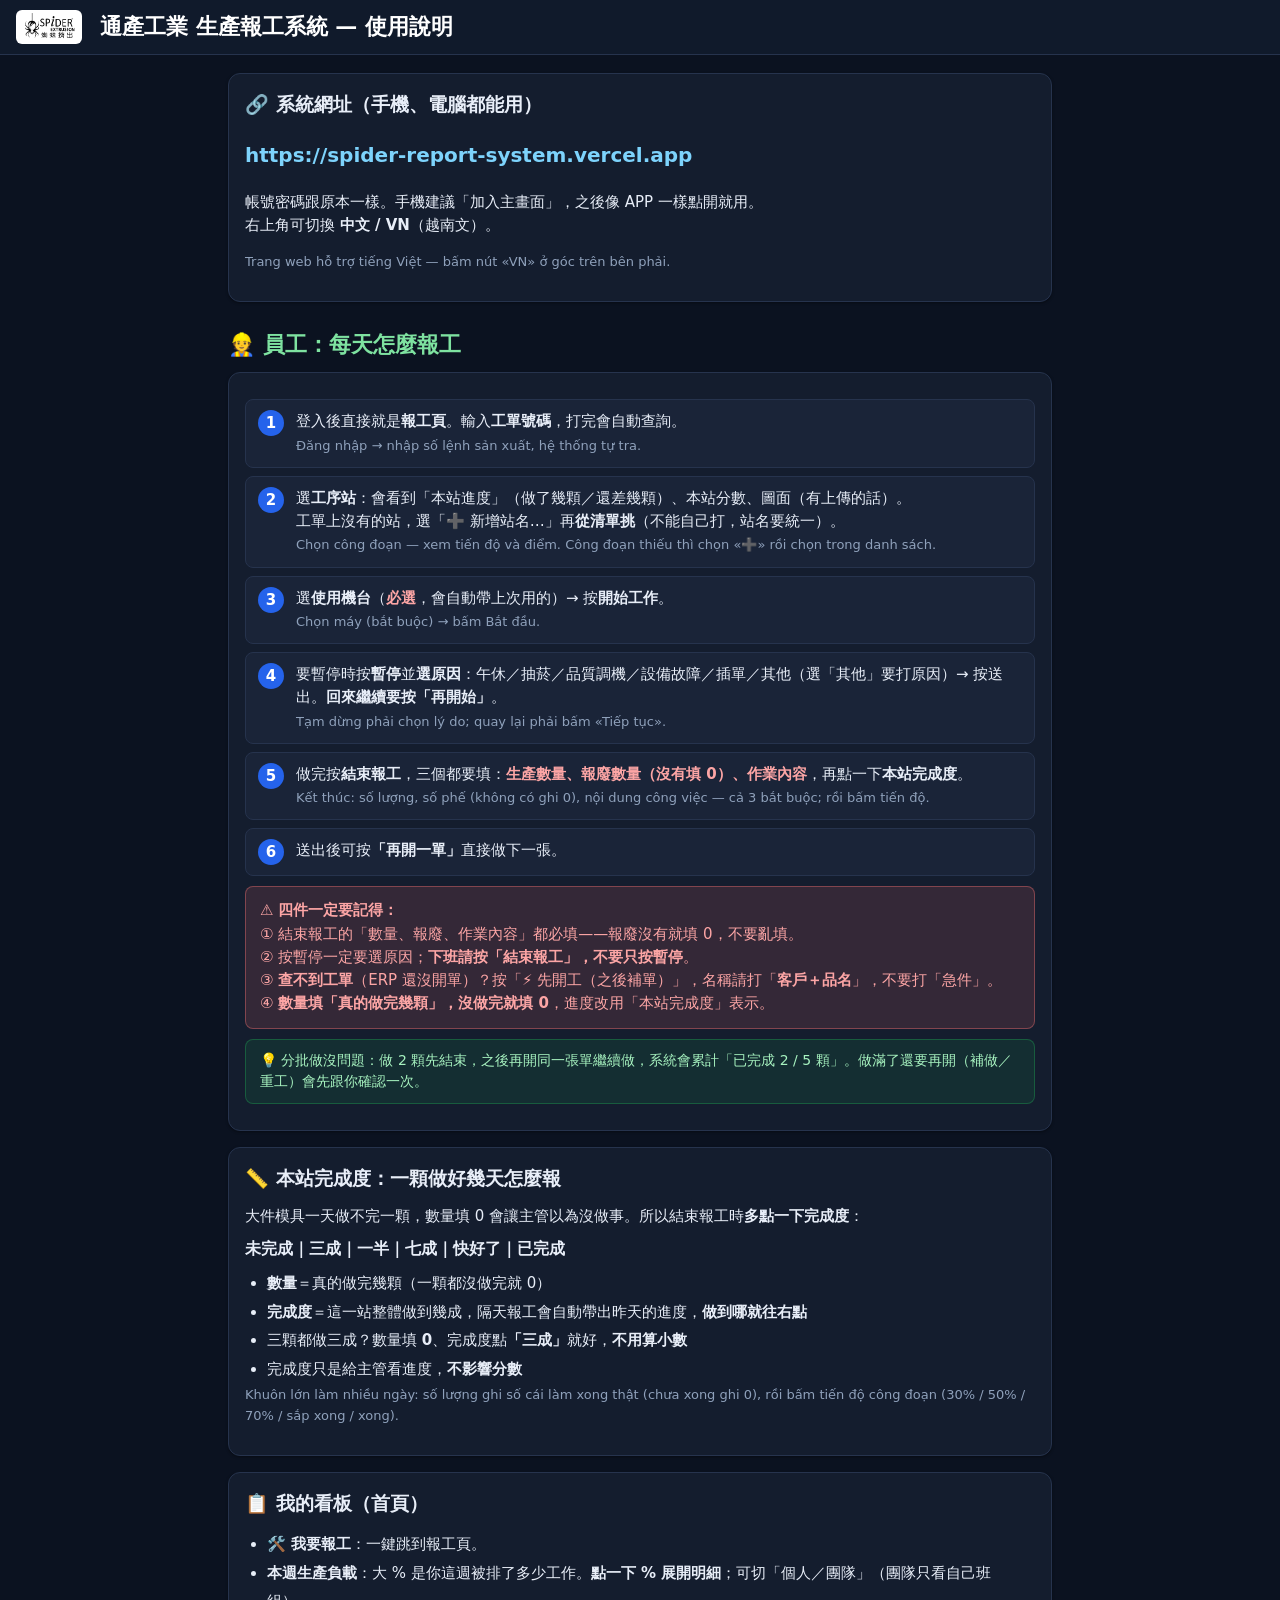
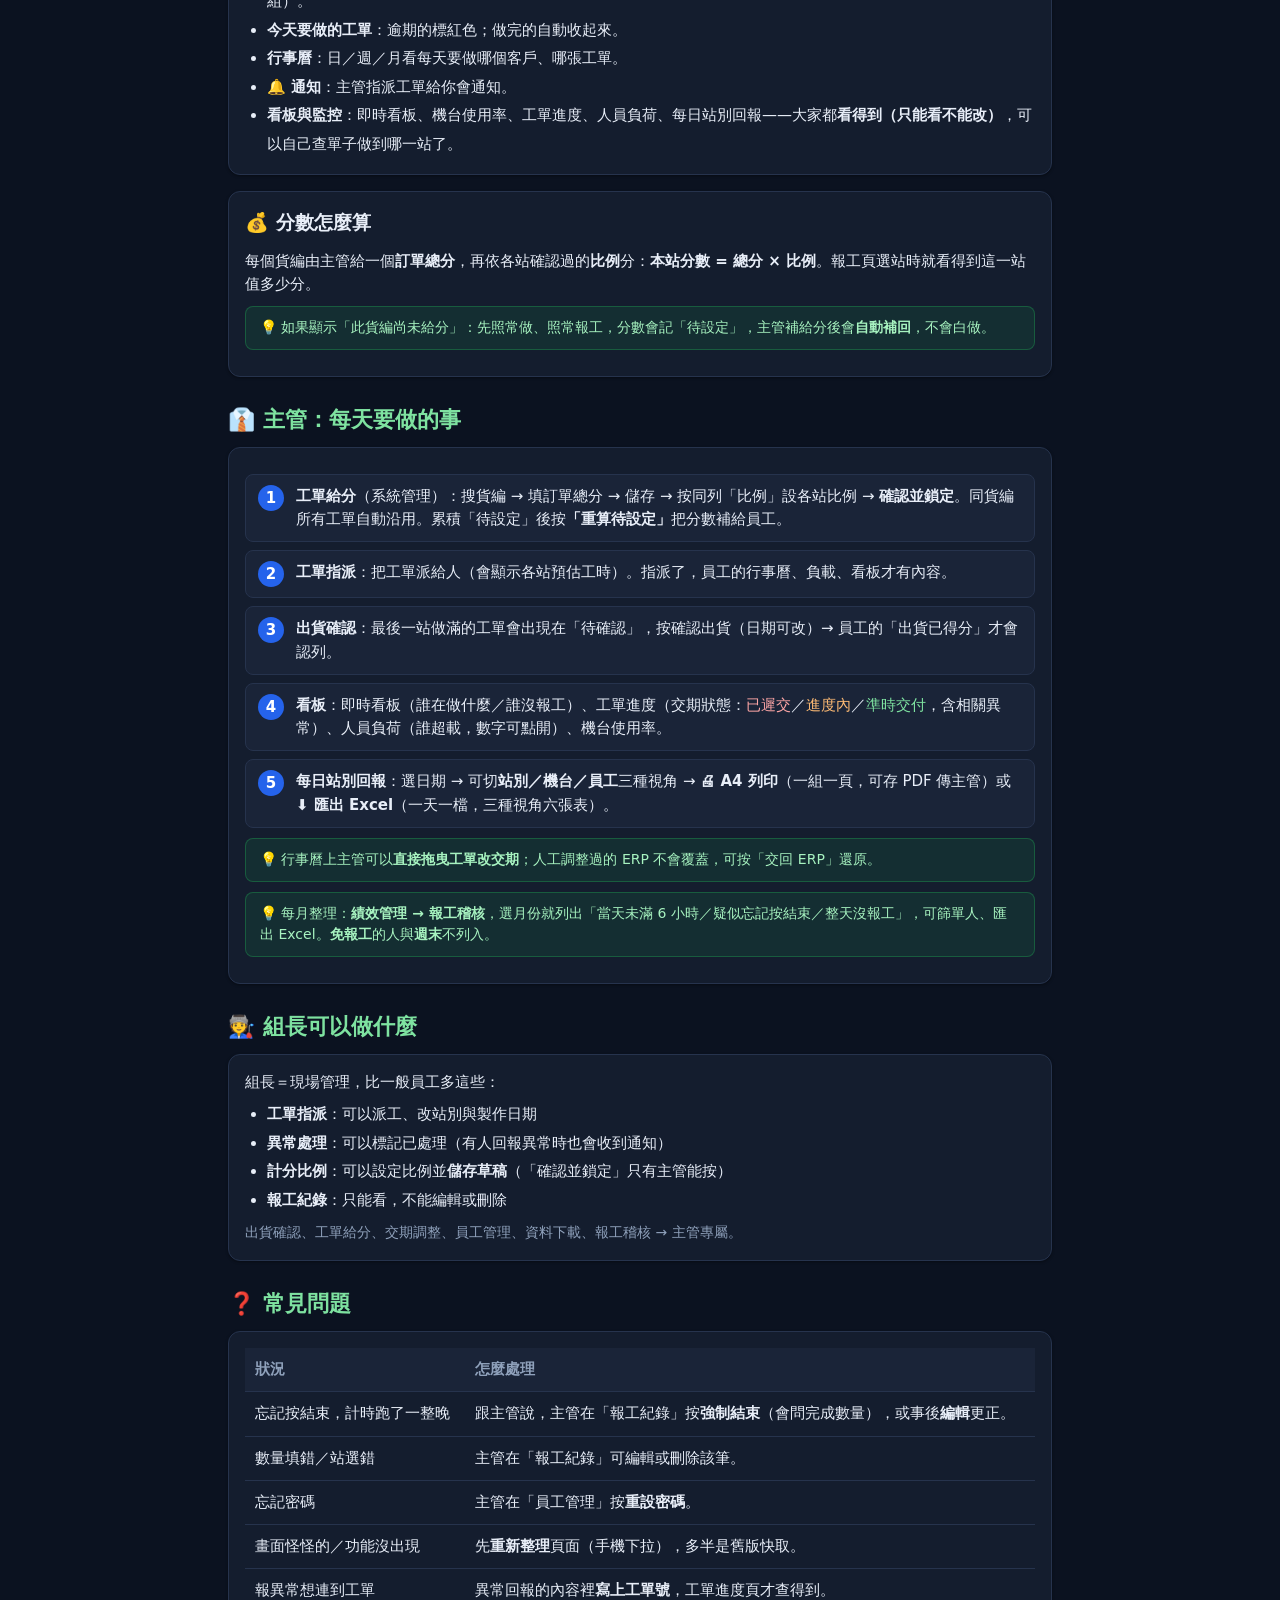
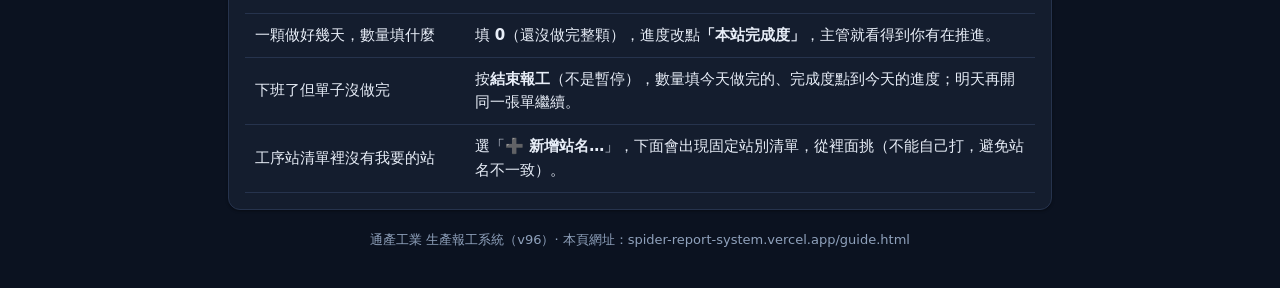
==== guide.html @ 71575b22 "已做滿的站再開工：稍微整修／重工製作／其他三選一 (?v=96) Co-Authored-By: Claude Sonnet 5.5 <noreply@anthropic.com>" ====
<!DOCTYPE html>
<html lang="zh-Hant">
<head>
  <meta charset="UTF-8">
  <meta name="viewport" content="width=device-width, initial-scale=1">
  <title>報工系統 使用說明</title>
  <link rel="stylesheet" href="css/style.css?v=95">
  <style>
    body{padding:0}
    main{max-width:860px;margin:0 auto;padding:18px;display:block}
    h2{font-size:22px;margin:26px 0 10px;color:#7ee2a0}
    .step{display:inline-block;background:var(--primary);color:#fff;border-radius:999px;
      width:26px;height:26px;line-height:26px;text-align:center;font-weight:800;margin-right:8px;flex:none}
    .must{background:rgba(248,113,113,.14);border:1px solid rgba(248,113,113,.4);color:#fca5a5;
      border-radius:8px;padding:12px 14px;font-size:15px;margin:10px 0}
    .tip{background:rgba(34,197,94,.1);border:1px solid rgba(34,197,94,.3);color:#a7f3c0;
      border-radius:8px;padding:10px 14px;font-size:14px;margin:10px 0}
    .flow{display:flex;flex-direction:column;gap:8px;margin:10px 0}
    .flow .f{display:flex;align-items:flex-start;gap:4px;background:var(--card2);
      border:1px solid var(--line);border-radius:8px;padding:10px 12px;font-size:15px}
    .url{font-size:20px;font-weight:800;color:#7dd3fc;word-break:break-all}
    .vn{color:var(--muted);font-size:13px;margin-top:2px}
    @media print{ body{background:#fff;color:#000} .card{border-color:#ccc} }
  </style>
</head>
<body>
<header>
  <img src="logo.png?v=95" class="header-logo" alt="logo">
  <h1>通產工業 生產報工系統 — 使用說明</h1>
</header>

<main>
  <div class="card">
    <h3>🔗 系統網址（手機、電腦都能用）</h3>
    <p class="url">https://spider-report-system.vercel.app</p>
    <p style="font-size:15px">帳號密碼跟原本一樣。手機建議「加入主畫面」，之後像 APP 一樣點開就用。<br>
      右上角可切換 <b>中文 / VN</b>（越南文）。</p>
    <p class="vn">Trang web hỗ trợ tiếng Việt — bấm nút «VN» ở góc trên bên phải.</p>
  </div>

  <h2>👷 員工：每天怎麼報工</h2>
  <div class="card">
    <div class="flow">
      <div class="f"><span class="step">1</span><span>登入後直接就是<b>報工頁</b>。輸入<b>工單號碼</b>，打完會自動查詢。<br>
        <span class="vn">Đăng nhập → nhập số lệnh sản xuất, hệ thống tự tra.</span></span></div>
      <div class="f"><span class="step">2</span><span>選<b>工序站</b>：會看到「本站進度」（做了幾顆／還差幾顆）、本站分數、圖面（有上傳的話）。<br>
        工單上沒有的站，選「➕ 新增站名…」再<b>從清單挑</b>（不能自己打，站名要統一）。<br>
        <span class="vn">Chọn công đoạn — xem tiến độ và điểm. Công đoạn thiếu thì chọn «➕» rồi chọn trong danh sách.</span></span></div>
      <div class="f"><span class="step">3</span><span>選<b>使用機台</b>（<b style="color:#fca5a5">必選</b>，會自動帶上次用的）→ 按<b>開始工作</b>。<br>
        <span class="vn">Chọn máy (bắt buộc) → bấm Bắt đầu.</span></span></div>
      <div class="f"><span class="step">4</span><span>要暫停時按<b>暫停</b>並<b>選原因</b>：午休／抽菸／品質調機／設備故障／插單／其他（選「其他」要打原因）→ 按送出。<b>回來繼續要按「再開始」</b>。<br>
        <span class="vn">Tạm dừng phải chọn lý do; quay lại phải bấm «Tiếp tục».</span></span></div>
      <div class="f"><span class="step">5</span><span>做完按<b>結束報工</b>，三個都要填：<b style="color:#fca5a5">生產數量、報廢數量（沒有填 0）、作業內容</b>，再點一下<b>本站完成度</b>。<br>
        <span class="vn">Kết thúc: số lượng, số phế (không có ghi 0), nội dung công việc — cả 3 bắt buộc; rồi bấm tiến độ.</span></span></div>
      <div class="f"><span class="step">6</span><span>送出後可按<b>「再開一單」</b>直接做下一張。</span></div>
    </div>

    <div class="must">⚠️ <b>四件一定要記得：</b><br>
      ① 結束報工的「數量、報廢、作業內容」都必填——報廢沒有就填 0，不要亂填。<br>
      ② 按暫停一定要選原因；<b>下班請按「結束報工」，不要只按暫停</b>。<br>
      ③ <b>查不到工單</b>（ERP 還沒開單）？按「⚡ 先開工（之後補單）」，名稱請打「<b>客戶＋品名</b>」，不要打「急件」。<br>
      ④ <b>數量填「真的做完幾顆」，沒做完就填 0</b>，進度改用「本站完成度」表示。</div>

    <div class="tip">💡 分批做沒問題：做 2 顆先結束，之後再開同一張單繼續做，系統會累計「已完成 2 / 5 顆」。做滿了還要再開（補做／重工）會先跟你確認一次。</div>
  </div>

  <div class="card">
    <h3>📏 本站完成度：一顆做好幾天怎麼報</h3>
    <p style="font-size:15px;margin:0 0 8px">大件模具一天做不完一顆，數量填 0 會讓主管以為沒做事。所以結束報工時<b>多點一下完成度</b>：</p>
    <p style="font-size:16px;margin:0 0 8px"><b>未完成｜三成｜一半｜七成｜快好了｜已完成</b></p>
    <ul style="font-size:15px;line-height:1.9;margin:0;padding-left:22px">
      <li><b>數量</b>＝真的做完幾顆（一顆都沒做完就 0）</li>
      <li><b>完成度</b>＝這一站整體做到幾成，隔天報工會自動帶出昨天的進度，<b>做到哪就往右點</b></li>
      <li>三顆都做三成？數量填 <b>0</b>、完成度點<b>「三成」</b>就好，<b>不用算小數</b></li>
      <li>完成度只是給主管看進度，<b>不影響分數</b></li>
    </ul>
    <p class="vn">Khuôn lớn làm nhiều ngày: số lượng ghi số cái làm xong thật (chưa xong ghi 0), rồi bấm tiến độ công đoạn (30% / 50% / 70% / sắp xong / xong).</p>
  </div>

  <div class="card">
    <h3>📋 我的看板（首頁）</h3>
    <ul style="font-size:15px;line-height:1.9;margin:0;padding-left:22px">
      <li><b>🛠️ 我要報工</b>：一鍵跳到報工頁。</li>
      <li><b>本週生產負載</b>：大 % 是你這週被排了多少工作。<b>點一下 % 展開明細</b>；可切「個人／團隊」（團隊只看自己班組）。</li>
      <li><b>今天要做的工單</b>：逾期的標紅色；做完的自動收起來。</li>
      <li><b>行事曆</b>：日／週／月看每天要做哪個客戶、哪張工單。</li>
      <li><b>🔔 通知</b>：主管指派工單給你會通知。</li>
      <li><b>看板與監控</b>：即時看板、機台使用率、工單進度、人員負荷、每日站別回報——大家都<b>看得到（只能看不能改）</b>，可以自己查單子做到哪一站了。</li>
    </ul>
  </div>

  <div class="card">
    <h3>💰 分數怎麼算</h3>
    <p style="font-size:15px;margin:0">每個貨編由主管給一個<b>訂單總分</b>，再依各站確認過的<b>比例</b>分：<b>本站分數 = 總分 × 比例</b>。報工頁選站時就看得到這一站值多少分。</p>
    <div class="tip">💡 如果顯示「此貨編尚未給分」：先照常做、照常報工，分數會記「待設定」，主管補給分後會<b>自動補回</b>，不會白做。</div>
  </div>

  <h2>👔 主管：每天要做的事</h2>
  <div class="card">
    <div class="flow">
      <div class="f"><span class="step">1</span><span><b>工單給分</b>（系統管理）：搜貨編 → 填訂單總分 → 儲存 → 按同列「比例」設各站比例 → <b>確認並鎖定</b>。同貨編所有工單自動沿用。累積「待設定」後按<b>「重算待設定」</b>把分數補給員工。</span></div>
      <div class="f"><span class="step">2</span><span><b>工單指派</b>：把工單派給人（會顯示各站預估工時）。指派了，員工的行事曆、負載、看板才有內容。</span></div>
      <div class="f"><span class="step">3</span><span><b>出貨確認</b>：最後一站做滿的工單會出現在「待確認」，按確認出貨（日期可改）→ 員工的「出貨已得分」才會認列。</span></div>
      <div class="f"><span class="step">4</span><span><b>看板</b>：即時看板（誰在做什麼／誰沒報工）、工單進度（交期狀態：<span style="color:#fca5a5">已遲交</span>／<span style="color:#fdba74">進度內</span>／<span style="color:#7ee2a0">準時交付</span>，含相關異常）、人員負荷（誰超載，數字可點開）、機台使用率。</span></div>
      <div class="f"><span class="step">5</span><span><b>每日站別回報</b>：選日期 → 可切<b>站別／機台／員工</b>三種視角 → <b>🖨 A4 列印</b>（一組一頁，可存 PDF 傳主管）或 <b>⬇ 匯出 Excel</b>（一天一檔，三種視角六張表）。</span></div>
    </div>
    <div class="tip">💡 行事曆上主管可以<b>直接拖曳工單改交期</b>；人工調整過的 ERP 不會覆蓋，可按「交回 ERP」還原。</div>
    <div class="tip">💡 每月整理：<b>績效管理 → 報工稽核</b>，選月份就列出「當天未滿 6 小時／疑似忘記按結束／整天沒報工」，可篩單人、匯出 Excel。<b>免報工</b>的人與<b>週末</b>不列入。</div>
  </div>

  <h2>🧑‍🏭 組長可以做什麼</h2>
  <div class="card">
    <p style="font-size:15px;margin:0 0 6px">組長＝現場管理，比一般員工多這些：</p>
    <ul style="font-size:15px;line-height:1.9;margin:0;padding-left:22px">
      <li><b>工單指派</b>：可以派工、改站別與製作日期</li>
      <li><b>異常處理</b>：可以標記已處理（有人回報異常時也會收到通知）</li>
      <li><b>計分比例</b>：可以設定比例並<b>儲存草稿</b>（「確認並鎖定」只有主管能按）</li>
      <li><b>報工紀錄</b>：只能看，不能編輯或刪除</li>
    </ul>
    <p class="muted" style="font-size:14px;margin:8px 0 0">出貨確認、工單給分、交期調整、員工管理、資料下載、報工稽核 → 主管專屬。</p>
  </div>

  <h2>❓ 常見問題</h2>
  <div class="card">
    <table style="font-size:15px">
      <tr><th style="width:220px">狀況</th><th>怎麼處理</th></tr>
      <tr><td>忘記按結束，計時跑了一整晚</td><td>跟主管說，主管在「報工紀錄」按<b>強制結束</b>（會問完成數量），或事後<b>編輯</b>更正。</td></tr>
      <tr><td>數量填錯／站選錯</td><td>主管在「報工紀錄」可編輯或刪除該筆。</td></tr>
      <tr><td>忘記密碼</td><td>主管在「員工管理」按<b>重設密碼</b>。</td></tr>
      <tr><td>畫面怪怪的／功能沒出現</td><td>先<b>重新整理</b>頁面（手機下拉），多半是舊版快取。</td></tr>
      <tr><td>報異常想連到工單</td><td>異常回報的內容裡<b>寫上工單號</b>，工單進度頁才查得到。</td></tr>
      <tr><td>一顆做好幾天，數量填什麼</td><td>填 <b>0</b>（還沒做完整顆），進度改點<b>「本站完成度」</b>，主管就看得到你有在推進。</td></tr>
      <tr><td>下班了但單子沒做完</td><td>按<b>結束報工</b>（不是暫停），數量填今天做完的、完成度點到今天的進度；明天再開同一張單繼續。</td></tr>
      <tr><td>工序站清單裡沒有我要的站</td><td>選「<b>➕ 新增站名…</b>」，下面會出現固定站別清單，從裡面挑（不能自己打，避免站名不一致）。</td></tr>
    </table>
  </div>

  <p class="muted" style="font-size:13px;text-align:center;margin:20px 0">通產工業 生產報工系統（v96）· 本頁網址：spider-report-system.vercel.app/guide.html</p>
</main>
</body>
</html>
---- css/style.css ----
/* ============================================================
   通產工業 報工系統 — 深色主題
   桌機：左側邊欄導覽；手機：上方橫列（現場報工用手機，側邊欄會吃掉寬度）
   ============================================================ */
:root{
  --bg:#0b1220;          /* 頁面底 */
  --surface:#101a2b;     /* 頂列 / 側邊欄 */
  --card:#141d2e;        /* 卡片 */
  --card2:#1a2438;       /* 卡片內的次級區塊 */
  --line:#26334d;        /* 邊框線 */
  --track:#1f2a40;       /* 進度條底槽 */
  --txt:#e8eef8;
  --muted:#8fa1bb;

  --primary:#2563eb; --primary-d:#1d4ed8;      /* 主要按鈕 */
  --go:#22c55e; --go-d:#16a34a;                /* 開始 / 完成 */
  --warn:#fbbf24; --err:#f87171;

  /* 數字卡的重點色（依序套用） */
  --c1:#22d3ee; --c2:#34d399; --c3:#f87171; --c4:#fbbf24; --c5:#a78bfa; --c6:#2dd4bf;

  --radius:12px; --shadow:0 1px 3px rgba(0,0,0,.4);
}
*{box-sizing:border-box}
html,body{margin:0;padding:0}
body{font-family:"Segoe UI","Microsoft JhengHei",system-ui,sans-serif;background:var(--bg);color:var(--txt);font-size:18px;line-height:1.55}
.hide{display:none !important}
.muted{color:var(--muted)}
.r{text-align:right}

/* 頂列 */
header{position:sticky;top:0;z-index:20;background:var(--surface);color:#fff;display:flex;align-items:center;gap:12px;padding:10px 16px;border-bottom:1px solid var(--line)}
/* min-width:0 很重要：沒有它，flex 子項不會縮到比內容窄，
   標題就會被擠成一個字一行 */
header h1{font-size:22px;margin:0;flex:1;min-width:0;font-weight:700;
  white-space:nowrap;overflow:hidden;text-overflow:ellipsis}
.header-logo{height:34px;background:#fff;padding:3px 7px;border-radius:6px;margin-right:6px;flex:none}
.login-logo{display:block;width:78%;max-width:240px;margin:0 auto 18px;background:#fff;padding:8px;border-radius:8px}
.lang-switch button{background:rgba(255,255,255,.09);color:#fff;border:1px solid var(--line);padding:6px 10px;border-radius:8px;cursor:pointer;font-size:14px;margin-left:4px}
.lang-switch button:hover{background:rgba(255,255,255,.18)}
#whoami{font-size:14px;color:var(--muted)}
#btnLogout{background:rgba(255,255,255,.09);color:#fff;border:1px solid var(--line);padding:6px 12px;border-radius:8px;cursor:pointer}
#btnLogout:hover{background:rgba(255,255,255,.18)}

/* 登入 */
.login-wrap{max-width:380px;margin:9vh auto;padding:24px}
.login-card{background:var(--card);border:1px solid var(--line);border-radius:var(--radius);box-shadow:var(--shadow);padding:28px}
.login-card h2{margin:0 0 20px;text-align:center}

/* 容器 */
main{max-width:900px;margin:0 auto;padding:16px}
.card{background:var(--card);border:1px solid var(--line);border-radius:var(--radius);box-shadow:var(--shadow);padding:16px;margin-bottom:16px}
.card h3{margin:0 0 12px;font-size:19px;font-weight:700}

/* 表單 */
label{display:block;font-size:16px;color:var(--muted);margin:10px 0 4px}
input,select,textarea{width:100%;padding:10px 12px;border:1px solid var(--line);border-radius:8px;font-size:16px;background:var(--card2);color:var(--txt)}
input::placeholder,textarea::placeholder{color:#6b7d99}
input:focus,select:focus,textarea:focus{outline:2px solid var(--primary);border-color:var(--primary)}
input:disabled,select:disabled{opacity:.5}
textarea{min-height:120px;resize:vertical;font-family:inherit}
input[type=file]{padding:8px;color:var(--muted)}
input[type=date]::-webkit-calendar-picker-indicator{filter:invert(.7)}

/* 按鈕 */
.btn{display:inline-block;border:0;border-radius:8px;padding:11px 17px;font-size:17px;cursor:pointer;background:var(--card2);color:var(--txt);border:1px solid var(--line)}
.btn:hover{filter:brightness(1.25)}
.btn:disabled{opacity:.45;cursor:not-allowed;filter:none}
.btn.primary{background:var(--primary);color:#fff;border-color:var(--primary)}
.btn.primary:hover{background:var(--primary-d)}
.btn.go{background:var(--go);color:#06240f;border-color:var(--go);font-weight:700}
.btn.go:hover{background:var(--go-d);color:#fff}
.btn.ghost{background:transparent;border:1px solid var(--line);color:var(--txt)}
.btn.danger{background:rgba(248,113,113,.15);color:#fca5a5;border-color:rgba(248,113,113,.35)}
.btn.block{width:100%}
.btn.small{padding:8px 12px;font-size:15px}
.row{display:flex;gap:8px;flex-wrap:wrap}
.row .grow{flex:1;min-width:120px}

/* 主選單：分組側邊欄 */
#nav{background:var(--surface);border:1px solid var(--line);border-radius:var(--radius);padding:10px;margin-bottom:16px;
  display:flex;flex-direction:column;gap:10px}
.nav-group{display:flex;flex-direction:column;gap:3px}
.nav-glabel{display:flex;justify-content:space-between;align-items:center;gap:8px;width:100%;
  border:0;background:transparent;cursor:pointer;text-align:left;
  font-size:15px;color:var(--txt);font-weight:700;letter-spacing:.3px;padding:10px 10px;border-radius:8px}
.nav-glabel:hover{background:rgba(255,255,255,.06)}
.nav-gtext{overflow:hidden;text-overflow:ellipsis;white-space:nowrap}
.nav-caret{flex:none;color:var(--muted);font-size:12px;transition:transform .18s}
.nav-group.open > .nav-glabel{color:#7ee2a0}
.nav-group.open .nav-caret{transform:rotate(90deg);color:#7ee2a0}
.nav-items{display:none;flex-direction:column;gap:3px;padding-left:10px;
  border-left:2px solid var(--line);margin:2px 0 4px 12px}
.nav-group.open .nav-items{display:flex}
.nav-item{border:0;background:transparent;padding:10px 12px;border-radius:8px;cursor:pointer;font-size:16px;
  color:var(--txt);text-align:left;width:100%;white-space:nowrap;overflow:hidden;text-overflow:ellipsis}
.nav-item:hover{background:rgba(255,255,255,.06)}
.nav-item.active{background:rgba(34,197,94,.14);color:#7ee2a0;font-weight:700;box-shadow:inset 3px 0 0 var(--go)}
.nav-sys{border-top:1px solid var(--line);padding-top:10px;margin-top:auto}
.nav-sys .nav-glabel{color:#fcd34d}

/* 桌機：固定左欄，系統管理釘在最下面 */
@media(min-width:900px){
  main{max-width:1320px;display:grid;grid-template-columns:224px minmax(0,1fr);gap:18px;align-items:start;padding:18px}
  #nav{position:sticky;top:74px;margin-bottom:0;min-height:calc(100vh - 96px)}
  .view{min-width:0}
}

/* 手機：側邊欄變成抽屜，由 header 的 ☰ 開關 */
.nav-scrim{display:none}
@media(max-width:899px){
  #nav{position:fixed;top:0;left:0;bottom:0;width:250px;max-width:82vw;z-index:60;border-radius:0;margin:0;
    overflow-y:auto;transform:translateX(-100%);transition:transform .22s ease}
  body.nav-open #nav{transform:translateX(0)}
  .nav-scrim{display:block;position:fixed;inset:0;background:rgba(0,0,0,.55);z-index:55;opacity:0;pointer-events:none;transition:.22s}
  body.nav-open .nav-scrim{opacity:1;pointer-events:auto}
  .nav-item{padding:12px 12px;font-size:17px}
}
@media(min-width:900px){ .menu-btn{display:none !important} }

/* header 按鈕 */
.hdr-btn{background:rgba(255,255,255,.09);color:#fff;border:1px solid var(--line);padding:6px 12px;border-radius:8px;cursor:pointer;font-size:15px}
.hdr-btn:hover{background:rgba(255,255,255,.18)}
.menu-btn{font-size:20px;line-height:1;padding:4px 10px}

/* 通知 */
.bell-wrap{position:relative;display:inline-flex}
#btnBell{position:relative;font-size:18px;padding:5px 10px}
.bell-dot{position:absolute;top:-6px;right:-6px;background:var(--err);color:#fff;font-size:11px;font-weight:800;
  min-width:18px;height:18px;border-radius:999px;display:flex;align-items:center;justify-content:center;padding:0 4px}
.notify-panel{position:absolute;right:0;top:calc(100% + 10px);width:330px;max-width:88vw;background:var(--card);
  border:1px solid var(--line);border-radius:10px;box-shadow:0 8px 24px rgba(0,0,0,.5);z-index:80;overflow:hidden}
.notify-head{display:flex;justify-content:space-between;align-items:center;gap:8px;padding:10px 12px;border-bottom:1px solid var(--line);background:var(--card2)}
.notify-list{max-height:64vh;overflow-y:auto}
.nt-item{display:flex;gap:10px;width:100%;text-align:left;background:transparent;border:0;border-bottom:1px solid var(--line);
  padding:11px 12px;cursor:pointer;color:var(--txt)}
.nt-item:hover{background:rgba(255,255,255,.05)}
.nt-item.unread{background:rgba(37,99,235,.13)}
.nt-icon{flex:none;font-size:18px}
.nt-body{display:flex;flex-direction:column;gap:2px;min-width:0}
.nt-title{font-size:15px;font-weight:700}
.nt-sub{font-size:13px;color:var(--muted);overflow:hidden;text-overflow:ellipsis;white-space:nowrap}
.nt-time{font-size:12px;color:var(--muted)}

/* 手機：通知面板改成固定在頁首下方、吃滿寬度——
   釘在鈴鐺下往左展開會超出螢幕、文字被切掉 */
@media(max-width:640px){
  .notify-panel{position:fixed;left:10px;right:10px;top:54px;width:auto;max-width:none}
  .nt-sub{white-space:normal}
}
/* 主選單接手後，管理頁自己的左側 tab 就不需要了 */
#adminTabs{display:none}
.admin-layout{display:block}

/* 工單資訊 */
.wo-info{display:grid;grid-template-columns:auto 1fr;gap:6px 14px;margin:12px 0;font-size:15px}
.wo-info .k{color:var(--muted)}
.wo-head{background:var(--card2);border:1px solid var(--line);border-radius:8px;padding:10px 12px;margin-bottom:8px}

/* 進行中卡片 */
.job-card{border:1px solid var(--line);border-left:4px solid var(--go);border-radius:10px;padding:12px;margin-bottom:10px;background:var(--card2)}
.job-card.paused{border-left-color:var(--warn);background:rgba(251,191,36,.07)}
.job-card.over{border-left-color:var(--err)}
.job-card.flash{animation:cardflash 1.6s ease-out}
@keyframes cardflash{0%{background:rgba(34,197,94,.25)}100%{background:var(--card2)}}
.job-head{display:flex;justify-content:space-between;align-items:center;gap:8px;flex-wrap:wrap}
.job-sub{color:var(--muted);font-size:14px;margin:2px 0}
.job-timer{font-variant-numeric:tabular-nums;font-size:26px;font-weight:800;color:var(--go);margin:6px 0;letter-spacing:1px}
.job-card.paused .job-timer{color:var(--warn)}
.job-btns{display:flex;gap:8px;margin-top:8px;flex-wrap:wrap}

/* 徽章 */
.badge{font-size:12px;padding:3px 9px;border-radius:999px;white-space:nowrap;font-weight:700}
.badge.go{background:rgba(34,197,94,.16);color:#7ee2a0;border:1px solid rgba(34,197,94,.35)}
.badge.warn{background:rgba(251,191,36,.16);color:#fcd34d;border:1px solid rgba(251,191,36,.35)}
.badge.err{background:rgba(248,113,113,.16);color:#fca5a5;border:1px solid rgba(248,113,113,.35)}
.badge.mute{background:rgba(143,161,187,.14);color:var(--muted);border:1px solid var(--line)}

/* 數字卡：頂端一條重點色 */
.stat-row{display:flex;gap:12px;flex-wrap:wrap}
.stat{flex:1;min-width:130px;background:var(--card);border:1px solid var(--line);border-radius:var(--radius);padding:18px 16px;text-align:center;position:relative;overflow:hidden}
.stat::before{content:"";position:absolute;left:0;right:0;top:0;height:3px;background:var(--c1)}
.stat .num{font-size:32px;font-weight:800;color:var(--c1);line-height:1.2}
.stat .lbl{color:var(--muted);font-size:14px;margin-top:2px}
.stat-row .stat:nth-child(2)::before{background:var(--c2)} .stat-row .stat:nth-child(2) .num{color:var(--c2)}
.stat-row .stat:nth-child(3)::before{background:var(--c3)} .stat-row .stat:nth-child(3) .num{color:var(--c3)}
.stat-row .stat:nth-child(4)::before{background:var(--c4)} .stat-row .stat:nth-child(4) .num{color:var(--c4)}
.stat-row .stat:nth-child(5)::before{background:var(--c5)} .stat-row .stat:nth-child(5) .num{color:var(--c5)}
.stat-row .stat:nth-child(6)::before{background:var(--c6)} .stat-row .stat:nth-child(6) .num{color:var(--c6)}

/* 進度條 */
.bar{height:12px;background:var(--track);border-radius:999px;overflow:hidden}
.bar > div{height:100%;transition:width .4s}

/* 表格 */
table{width:100%;border-collapse:collapse;font-size:16px}
th,td{padding:10px;border-bottom:1px solid var(--line);text-align:left}
th{color:var(--muted);font-weight:600;background:var(--card2);white-space:nowrap}
tbody tr:hover td{background:rgba(255,255,255,.03)}
input.cell{padding:7px 8px;font-size:15px}
input.cell.ratio{max-width:90px}
tr.me-row td{background:rgba(34,197,94,.14);font-weight:700;color:#a7f3c0}
tr.warn-row td{background:rgba(248,113,113,.13);color:#fca5a5;font-weight:600}

/* 管理子分頁 */
.admin-layout{display:flex;gap:14px;align-items:flex-start}
.admin-content{flex:1;min-width:0}
#adminTabs{width:138px;flex:none;margin-bottom:0}
.tab-group{margin-bottom:14px}
.tab-group-label{display:block;font-size:13px;color:var(--muted);font-weight:600;margin:0 0 5px 2px}
.tab-group-btns{display:flex;flex-direction:column;gap:6px}
#adminTabs button{width:100%;text-align:left;border:1px solid var(--line);background:var(--card2);color:var(--txt);padding:9px 13px;border-radius:8px;cursor:pointer;font-size:15px;font-weight:600}
#adminTabs button:hover{filter:brightness(1.3)}
#adminTabs button.active{background:var(--go);color:#06240f;border-color:var(--go)}
@media(max-width:640px){
  .admin-layout{flex-direction:column}
  #adminTabs{width:100%}
  .tab-group-btns{flex-direction:row;flex-wrap:wrap}
  #adminTabs button{width:auto;text-align:center}
}

/* Modal */
.modal{position:fixed;inset:0;background:rgba(0,0,0,.7);display:flex;align-items:center;justify-content:center;z-index:50;padding:16px}
.modal-card{background:var(--card);border:1px solid var(--line);border-radius:var(--radius);padding:20px;width:100%;max-width:380px;max-height:88vh;overflow:auto}
.modal-card h3{margin:0 0 12px}

/* Toast */
.toast{position:fixed;left:50%;bottom:24px;transform:translateX(-50%) translateY(20px);background:#1e293b;color:#fff;border:1px solid var(--line);padding:12px 18px;border-radius:10px;opacity:0;pointer-events:none;transition:.25s;z-index:100;max-width:90vw}
.toast.show{opacity:1;transform:translateX(-50%) translateY(0)}
.toast.ok{background:var(--go-d);border-color:var(--go)}
.toast.err{background:#b91c1c;border-color:var(--err)}

/* ===== 我的看板 ===== */
.home-head{background:linear-gradient(135deg,#152238,#1b2c49);border-color:var(--line)}
.home-date{font-size:15px;color:var(--muted)}
.home-hello{font-size:24px;font-weight:800;margin-top:2px}
.home-head .muted{color:var(--muted)}
.job-card.home-done{opacity:.5}
.home-todo{display:flex;align-items:center;gap:10px;padding:11px 0;border-bottom:1px solid var(--line);flex-wrap:wrap}
.home-todo:last-child{border-bottom:0}
.home-pri{flex:none;width:28px;height:28px;border-radius:999px;color:#fff;font-size:15px;font-weight:700;display:flex;align-items:center;justify-content:center}
.home-todo-txt{flex:1;min-width:130px;font-size:17px}
.home-todo-tag{display:flex;align-items:center;gap:8px;flex:none}
.home-target-num{font-size:30px;font-weight:800}

/* ===== 行事曆 ===== */
.cal-bar{display:flex;align-items:center;gap:8px;margin-bottom:12px}
.cal-bar strong{font-size:19px;flex:1;text-align:center}
.cal-tools{display:flex;align-items:center;gap:14px;flex-wrap:wrap;margin-bottom:12px}
.cal-modes{display:inline-flex;border:1px solid var(--line);border-radius:8px;overflow:hidden}
.cal-modes button{border:0;background:var(--card2);color:var(--txt);padding:7px 16px;cursor:pointer;font-size:15px}
.cal-modes button+button{border-left:1px solid var(--line)}
.cal-modes button.active{background:var(--go);color:#06240f;font-weight:700}
.cal-src{display:inline-flex;align-items:center;gap:6px;font-size:15px;color:var(--muted);margin:0;cursor:pointer}
.cal-src input{width:auto;margin:0}

.cal-head{display:grid;grid-template-columns:repeat(7,1fr);gap:4px}
.cal-body.month{display:grid;grid-template-columns:repeat(7,1fr);gap:4px}
.cal-wd{text-align:center;font-size:13px;color:var(--muted);padding:4px 0;font-weight:600}
.cal-cell{min-height:92px;border:1px solid var(--line);background:var(--card2);border-radius:8px;cursor:pointer;
  padding:5px;display:flex;flex-direction:column;align-items:stretch;gap:3px;overflow:hidden;text-align:left}
.cal-cell:hover{filter:brightness(1.3)}
.cal-cell.other{opacity:.4}
.cal-cell.today{border-color:var(--go);box-shadow:inset 0 0 0 1px var(--go)}
.cal-cell.sel{outline:2px solid var(--c1)}
.cal-d{display:flex;justify-content:space-between;align-items:center;font-size:14px;color:var(--txt);font-weight:700}
.cal-n{font-size:12px;font-weight:800;border-radius:999px;padding:1px 7px;background:rgba(37,99,235,.3);color:#93c5fd}
.cal-mini{font-size:11px;line-height:1.45;border-radius:4px;padding:1px 4px;white-space:nowrap;overflow:hidden;text-overflow:ellipsis}
.cal-mini.mine{background:rgba(34,197,94,.18);color:#7ee2a0}
.cal-mini.due{background:rgba(34,211,238,.14);color:#7dd3fc}
.cal-mini.more{color:var(--muted)}

/* 週／日檢視：直接列出客戶＋工單 */
.cal-cols{display:grid;gap:6px}
.cal-cols.week{grid-template-columns:repeat(7,minmax(0,1fr))}
.cal-cols.day{grid-template-columns:1fr}
.cal-col{border:1px solid var(--line);border-radius:8px;background:var(--card2);overflow:hidden;min-height:120px}
.cal-col.today{border-color:var(--go)}
.cal-colhead{display:flex;justify-content:space-between;align-items:center;gap:6px;padding:6px 8px;
  background:var(--surface);font-size:13px;font-weight:700;cursor:pointer}
.cal-col.today .cal-colhead{background:rgba(34,197,94,.16);color:#7ee2a0}
.cal-colbody{padding:6px;display:flex;flex-direction:column;gap:4px}
.cal-chip{display:block;font-size:12px;line-height:1.45;border-radius:5px;padding:4px 6px;overflow:hidden}
.chip-l1{display:block;white-space:nowrap;overflow:hidden;text-overflow:ellipsis;font-weight:700}
.chip-l2{display:block;white-space:nowrap;overflow:hidden;text-overflow:ellipsis;opacity:.75;font-size:11px}
.cal-chip.mine{background:rgba(34,197,94,.18);color:#a7f3c0}
.cal-chip.due{background:rgba(34,211,238,.13);color:#9fdcf5}
.cal-chip.done{opacity:.5;text-decoration:line-through}
.cal-cols.day .cal-chip{font-size:15px;padding:8px 11px}
.cal-cols.day .chip-l2{white-space:normal;font-size:14px;margin-top:2px}

@media(max-width:760px){
  .cal-cols.week{grid-template-columns:1fr}     /* 手機一天一列，才看得到客戶名 */
  .cal-col{min-height:0}
  .cal-cell{min-height:62px}
  .cal-mini{display:none}                        /* 月檢視在手機只留數字 */
}

.cal-chip.movable{cursor:grab}
.cal-chip.movable:active{cursor:grabbing}
.cal-chip.dragging{opacity:.4}
.cal-chip.manual{outline:1px dashed #fcd34d}
.cal-col.drop-hot,.cal-cell.drop-hot{outline:2px dashed var(--go);background:rgba(34,197,94,.12)}
.cal-mover{display:flex;align-items:center;gap:8px;flex-wrap:wrap;margin-top:6px}
/* 首頁生產負載卡 */
.seg{display:inline-flex;border:1px solid var(--line);border-radius:8px;overflow:hidden}
.seg button{border:0;background:var(--card2);color:var(--txt);padding:6px 16px;cursor:pointer;font-size:14px}
.seg button+button{border-left:1px solid var(--line)}
.seg button.on{background:var(--go);color:#06240f;font-weight:700}
.hl-head{display:flex;align-items:baseline;gap:12px;flex-wrap:wrap;width:100%;text-align:left;
  background:none;border:0;cursor:pointer;padding:0;color:var(--txt)}
.hl-pct{font-size:42px;font-weight:900;line-height:1.1}
.hl-caret{margin-left:auto;color:var(--muted);font-size:15px}
.mrow{display:flex;align-items:center;gap:10px;padding:7px 0;border-bottom:1px solid var(--line)}
.mrow:last-child{border-bottom:0}
.mname{width:72px;flex:none;font-size:15px;overflow:hidden;text-overflow:ellipsis;white-space:nowrap}
.mbar{flex:1;display:flex}
.mbar .ld-bar{flex:1;min-width:0}
.mpct{width:84px;flex:none;text-align:right;font-size:15px;font-weight:700}
/* 人員負荷條：超出 100% 的部分疊深紅，100% 位置畫白線當滿載線 */
.ld-link{background:transparent;border:0;color:#7dd3fc;font:inherit;font-weight:700;cursor:pointer;
  text-decoration:underline dotted;text-underline-offset:3px;padding:0}
.ld-link:hover{color:#bae6fd}
tr.ld-detail td{background:var(--card2);padding:10px 12px}
.ld-box .ld-t{font-size:14px;font-weight:700;color:var(--muted);margin-bottom:6px}
.ld-box table{font-size:14px}
.ld-box th,.ld-box td{padding:6px 8px}
.ld-bar{position:relative;height:16px;background:var(--track);border-radius:4px;overflow:hidden;display:flex;min-width:170px}
.ld-fill{height:100%}
.ld-over{height:100%;background:#b91c1c;background-image:repeating-linear-gradient(45deg,rgba(255,255,255,.18) 0 4px,transparent 4px 8px)}
.ld-line{position:absolute;left:100%;top:0;bottom:0;width:2px;background:#fff;opacity:.85}
.sp-total{background:rgba(34,197,94,.12);border:1px solid rgba(34,197,94,.35);color:#a7f3c0;
  border-radius:8px;padding:8px 12px;margin-top:8px;font-size:17px}
.sp-total b{font-size:22px}
.sp-total.none{background:rgba(251,191,36,.1);border-color:rgba(251,191,36,.35);color:#fcd34d;font-size:14px}
/* 工單進度：左資訊、右大狀態 */
.pg-head{display:flex;justify-content:space-between;align-items:flex-start;gap:14px;flex-wrap:wrap}
.pg-head .wo-info{flex:1 1 300px;min-width:0}   /* 沒這行資訊區會撐滿整行，把狀態擠到下一行 */
.pg-status{flex:none;font-size:30px;font-weight:900;letter-spacing:2px;padding:18px 30px;border-radius:14px;border:2px solid;margin-top:22px}
.pg-status.late{color:#fca5a5;border-color:var(--err);background:rgba(248,113,113,.12)}
.pg-status.track{color:#fdba74;border-color:#f97316;background:rgba(249,115,22,.12)}
.pg-status.ok{color:#7ee2a0;border-color:var(--go);background:rgba(34,197,94,.12)}
.pg-status.mute{color:var(--muted);border-color:var(--line);background:var(--card2);font-size:20px}
@media(max-width:640px){ .pg-status{font-size:22px;padding:12px 18px;letter-spacing:1px} }
.mc-plan{display:inline-flex;align-items:center;gap:6px;font-size:14px;color:var(--muted)}
.mc-plan input{width:90px}

.pause-reasons{display:grid;grid-template-columns:1fr 1fr;gap:8px}
.pause-r{padding:12px 10px;font-size:16px}
.pause-r.sel{background:var(--go);color:#06240f;border-color:var(--go);font-weight:700}
/* 做滿還要開工：稍微處理 / 重工製作 二選一 */
.rw-opts{display:grid;gap:10px}
.rw-opt{padding:12px 14px;font-size:17px;text-align:left;line-height:1.3}
.rw-opt small{display:block;font-size:13px;font-weight:400;opacity:.8;margin-top:3px}
.rw-opt[data-kind="rework"]{border-color:var(--err)}
.rw-opt[data-kind="rework"] small{color:var(--err);opacity:1}

/* 必填欄位標記 */
.req{color:var(--err);font-weight:700}

/* 報工頁：本站顆數進度 */
.station-progress{background:var(--card2);border:1px solid var(--line);border-radius:8px;padding:9px 12px;margin-top:8px}
.station-progress .sp-txt{font-size:17px;font-weight:700;margin-left:8px}

/* 原型標示 */
.proto-tag{background:rgba(251,191,36,.15);color:#fcd34d;border:1px solid rgba(251,191,36,.4);border-radius:999px;padding:2px 9px;font-size:12px;font-weight:700;vertical-align:middle}
.proto-note{background:rgba(251,191,36,.1);border:1px solid rgba(251,191,36,.35);color:#fcd34d;border-radius:8px;padding:9px 12px;font-size:14px;margin:0 0 10px}

/* 手機頁首：標題藏起來（logo 已足以識別），只留真正會按的東西 */
@media(max-width:640px){
  header{gap:6px;padding:8px 10px}
  header h1{display:none}
  .header-logo{height:28px;padding:2px 5px;margin:0 auto 0 0}
  #btnTools{display:none !important}          /* 主管的下載工具，手機用不到 */
  .lang-switch{display:inline-flex;gap:3px}
  .lang-switch button{margin:0;padding:5px 7px;font-size:13px}
  #btnLogout{padding:5px 9px;font-size:14px}
  #btnBell{padding:4px 8px;font-size:16px}
  .menu-btn{padding:4px 9px;font-size:18px}
  .bell-dot{top:-5px;right:-5px;min-width:16px;height:16px;font-size:10px}
}

@media(max-width:560px){
  #whoami{display:none}
  .stat{min-width:120px;padding:14px 10px}
  .stat .num{font-size:26px}
  .home-hello{font-size:20px}
}

/* ===== 圖面預覽欄 ===== */
.drawing-panel{border:1px solid var(--line);border-radius:10px;overflow:hidden;background:var(--card2);margin-top:4px}
.drawing-bar{display:flex;justify-content:space-between;align-items:center;gap:8px;padding:6px 10px;background:var(--surface);border-bottom:1px solid var(--line)}
.drawing-title{font-weight:700;font-size:15px}
.drawing-tools{display:flex;gap:4px;flex:none}
.dbtn{border:1px solid var(--line);background:var(--card2);border-radius:7px;padding:5px 11px;font-size:16px;line-height:1;cursor:pointer;color:var(--txt)}
.dbtn:active{filter:brightness(1.4)}
.drawing-stage{height:280px;overflow:auto;background:#0e1626;cursor:grab;touch-action:none}
.drawing-stage img{display:block;width:100%;user-select:none;-webkit-user-drag:none;background:#fff}
.drawing-stage.pdf{height:320px}
.drawing-stage.pdf iframe{width:100%;height:100%;border:0;display:block;background:#fff}
.drawing-empty{color:var(--muted);font-size:14px;padding:8px 2px}

/* 全螢幕檢視 */
.dv{position:fixed;inset:0;z-index:1000;background:rgba(0,0,0,.95);display:flex;flex-direction:column}
.dv.hide{display:none}
.dv-bar{display:flex;justify-content:space-between;align-items:center;gap:8px;padding:10px 14px;color:#fff}
.dv-title{font-weight:700;font-size:16px;overflow:hidden;text-overflow:ellipsis;white-space:nowrap}
.dv-tools{display:flex;gap:6px;flex:none}
.dv .dbtn{background:#2a2a2a;color:#fff;border-color:#555;padding:9px 15px;font-size:18px}
.dv-stage{flex:1;overflow:auto;touch-action:none;cursor:grab}
.dv-stage img{display:block;width:100%;user-select:none;-webkit-user-drag:none;background:#fff}

/* ---------- 每日站別回報 ---------- */
.sr-card{background:var(--card);border:1px solid var(--line);border-radius:14px;padding:16px 18px;margin-bottom:16px}
.sr-head{display:flex;justify-content:space-between;align-items:baseline;flex-wrap:wrap;gap:6px;
  border-bottom:1px solid var(--line);padding-bottom:10px;margin-bottom:10px}
.sr-head .nm{font-size:20px;font-weight:800}
.sr-head .dt{color:var(--muted);font-size:14px}
.sr-sums{display:flex;gap:22px;flex-wrap:wrap;margin:2px 0 12px}
.sr-sums .s{font-size:13px;color:var(--muted)}
.sr-sums .s b{font-size:22px;color:var(--txt)}
.sr-bar{height:6px;border-radius:3px;background:#3987e5;margin-top:3px;max-width:220px}
.y-ok{color:#22c55e}.y-warn{color:#fbbf24}.y-bad{color:#f87171}
.sr-foot{color:var(--muted);font-size:12px;margin-top:10px}
/* ---------- 本站完成度（結束報工用的檔位按鈕） ---------- */
.pgbtns{display:flex;gap:8px;flex-wrap:wrap;margin-top:6px}
.pgbtns button{flex:1 1 88px;padding:13px 8px;border-radius:10px;border:2px solid var(--line);
  background:var(--card2);color:var(--txt);font-size:16px;font-weight:700;cursor:pointer;line-height:1.3}
.pgbtns button small{display:block;font-weight:400;font-size:12px;color:var(--muted);margin-top:2px}
.pgbtns button.on{border-color:#22c55e;background:rgba(34,197,94,.16);color:#7ee2a0}
.pgbtns button.on small{color:#7ee2a0;opacity:.85}
.pgbtns button.last:not(.on){border-style:dashed;border-color:var(--muted)}
.pgbtns.need{outline:2px solid #ef4444;outline-offset:4px;border-radius:12px;animation:pgshake .35s}
@keyframes pgshake{0%,100%{transform:none}25%{transform:translateX(-6px)}75%{transform:translateX(6px)}}
.barwrap{height:10px;background:var(--card2);border-radius:6px;margin-top:10px;overflow:hidden}
.barwrap i{display:block;height:100%;background:#3987e5;border-radius:6px;transition:width .2s}
.pgtag{display:inline-block;background:rgba(57,135,229,.18);color:#8ec5ff;border-radius:999px;
  padding:1px 9px;font-size:13px;font-weight:700}
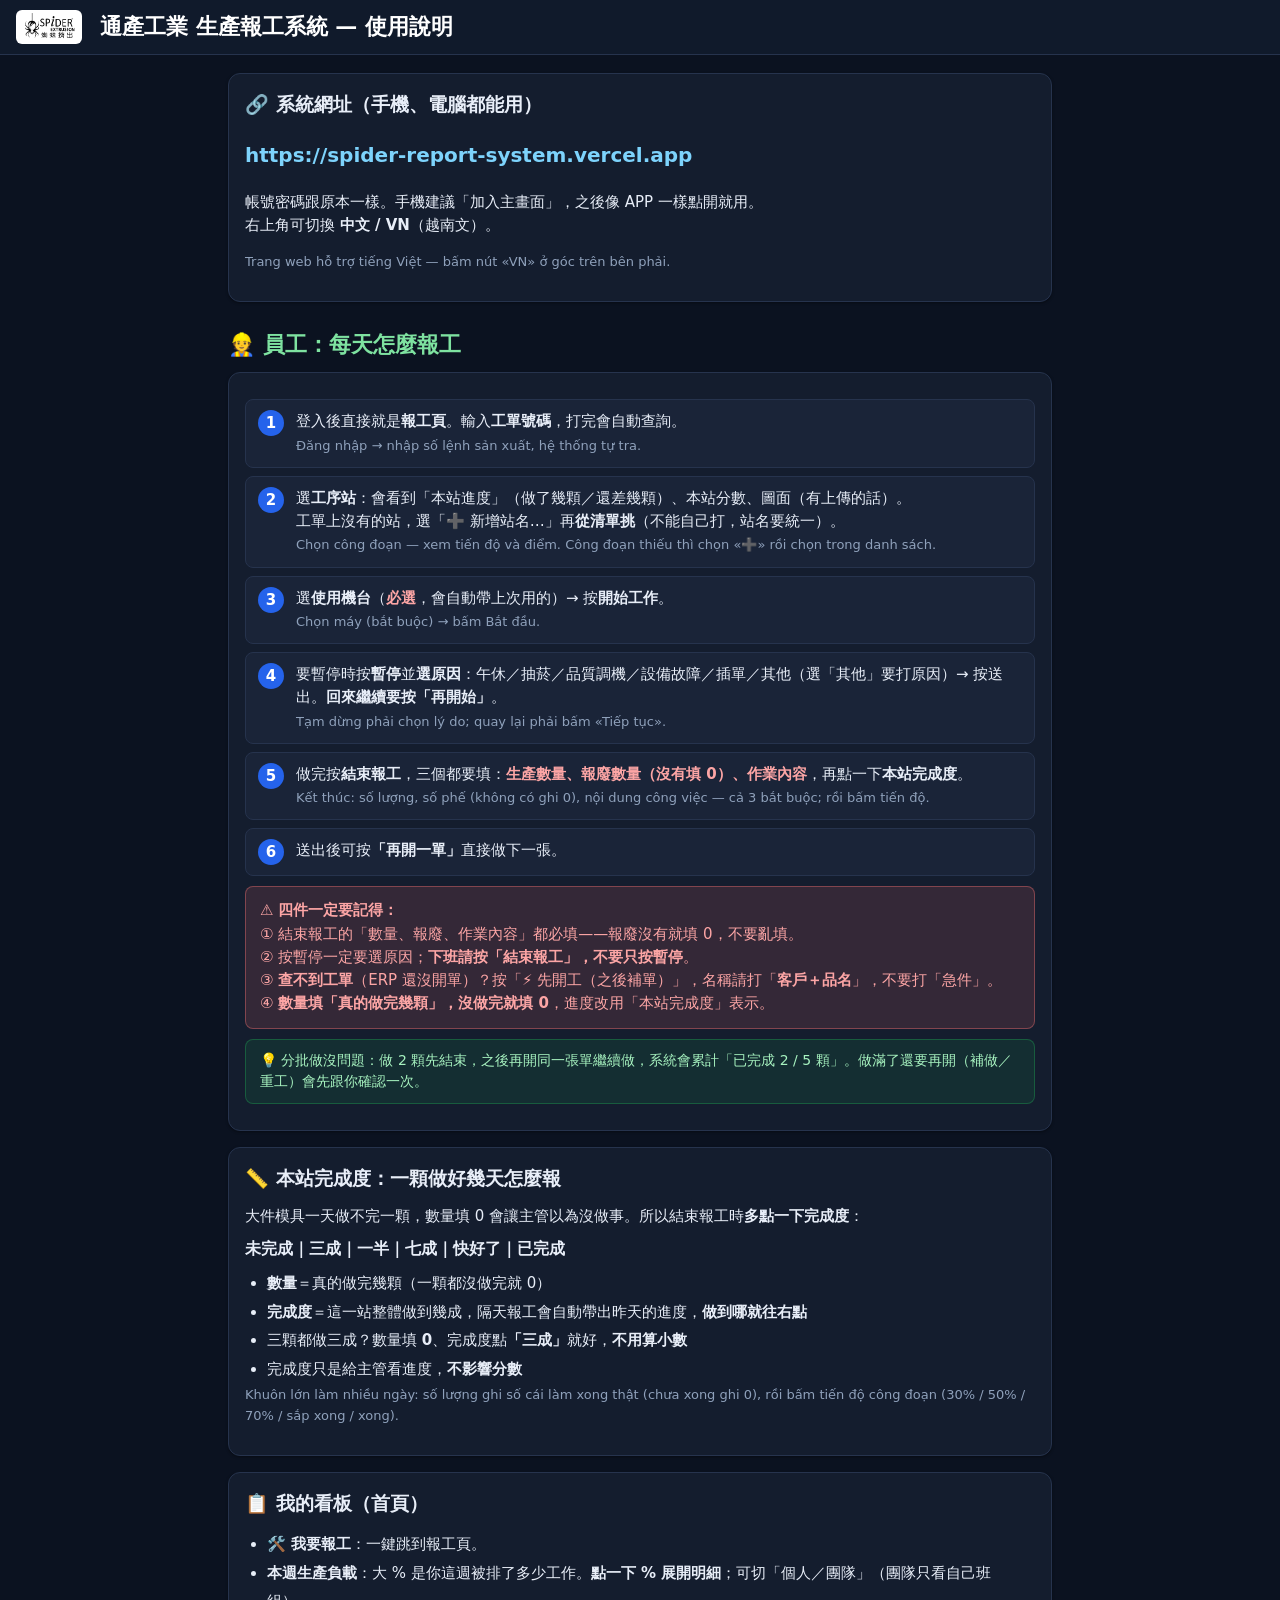
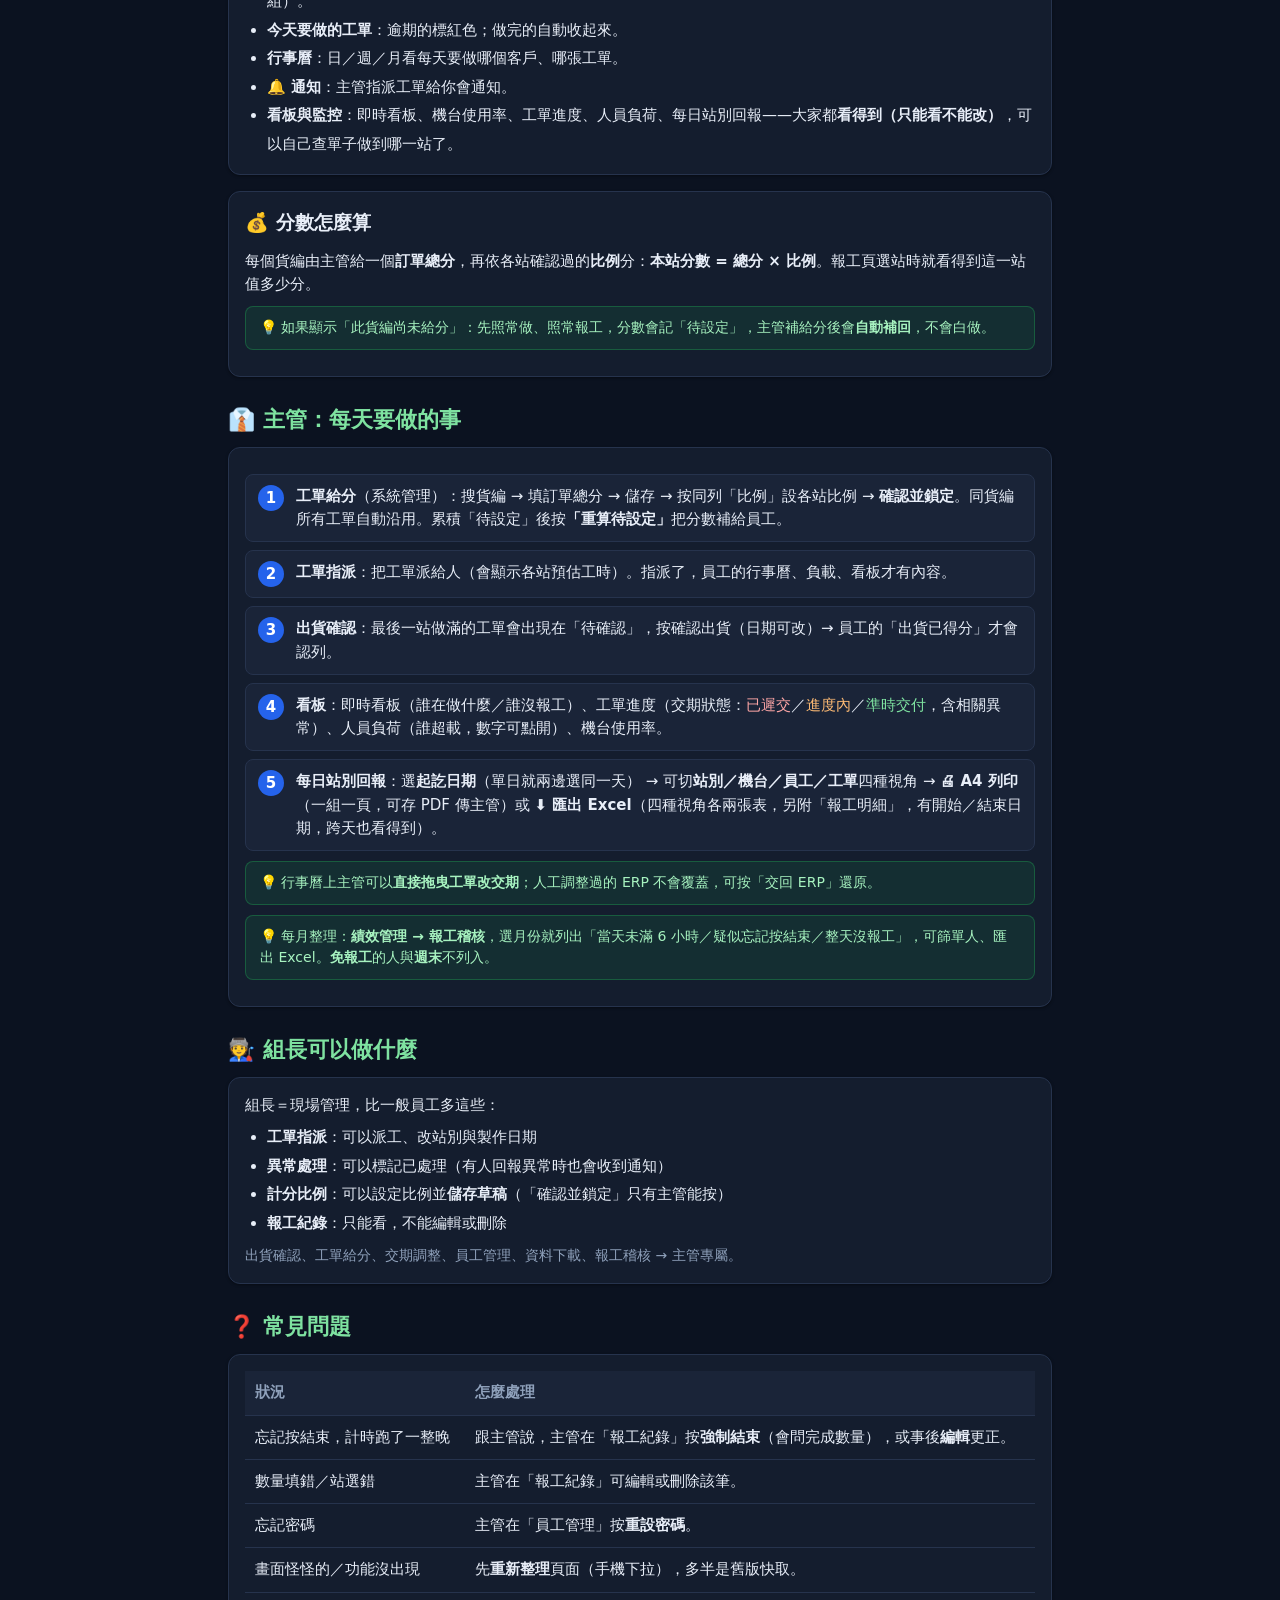
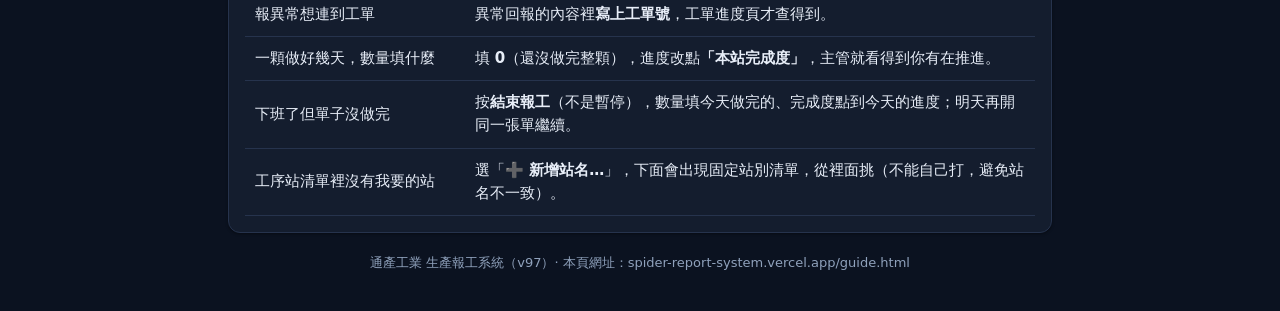
==== commit df9ecbde: "每日站別回報：可選起訖日期、新增工單視角、Excel 加報工明細 (?v=97) Co-Authored-By: Claude Sonnet 5.5 <noreply@anthropic.com>" ====
--- a/guide.html
+++ b/guide.html
@@ -102,7 +102,7 @@
       <div class="f"><span class="step">2</span><span><b>工單指派</b>：把工單派給人（會顯示各站預估工時）。指派了，員工的行事曆、負載、看板才有內容。</span></div>
       <div class="f"><span class="step">3</span><span><b>出貨確認</b>：最後一站做滿的工單會出現在「待確認」，按確認出貨（日期可改）→ 員工的「出貨已得分」才會認列。</span></div>
       <div class="f"><span class="step">4</span><span><b>看板</b>：即時看板（誰在做什麼／誰沒報工）、工單進度（交期狀態：<span style="color:#fca5a5">已遲交</span>／<span style="color:#fdba74">進度內</span>／<span style="color:#7ee2a0">準時交付</span>，含相關異常）、人員負荷（誰超載，數字可點開）、機台使用率。</span></div>
-      <div class="f"><span class="step">5</span><span><b>每日站別回報</b>：選日期 → 可切<b>站別／機台／員工</b>三種視角 → <b>🖨 A4 列印</b>（一組一頁，可存 PDF 傳主管）或 <b>⬇ 匯出 Excel</b>（一天一檔，三種視角六張表）。</span></div>
+      <div class="f"><span class="step">5</span><span><b>每日站別回報</b>：選<b>起訖日期</b>（單日就兩邊選同一天） → 可切<b>站別／機台／員工／工單</b>四種視角 → <b>🖨 A4 列印</b>（一組一頁，可存 PDF 傳主管）或 <b>⬇ 匯出 Excel</b>（四種視角各兩張表，另附「報工明細」，有開始／結束日期，跨天也看得到）。</span></div>
     </div>
     <div class="tip">💡 行事曆上主管可以<b>直接拖曳工單改交期</b>；人工調整過的 ERP 不會覆蓋，可按「交回 ERP」還原。</div>
     <div class="tip">💡 每月整理：<b>績效管理 → 報工稽核</b>，選月份就列出「當天未滿 6 小時／疑似忘記按結束／整天沒報工」，可篩單人、匯出 Excel。<b>免報工</b>的人與<b>週末</b>不列入。</div>
@@ -135,7 +135,7 @@
     </table>
   </div>
 
-  <p class="muted" style="font-size:13px;text-align:center;margin:20px 0">通產工業 生產報工系統（v96）· 本頁網址：spider-report-system.vercel.app/guide.html</p>
+  <p class="muted" style="font-size:13px;text-align:center;margin:20px 0">通產工業 生產報工系統（v97）· 本頁網址：spider-report-system.vercel.app/guide.html</p>
 </main>
 </body>
 </html>
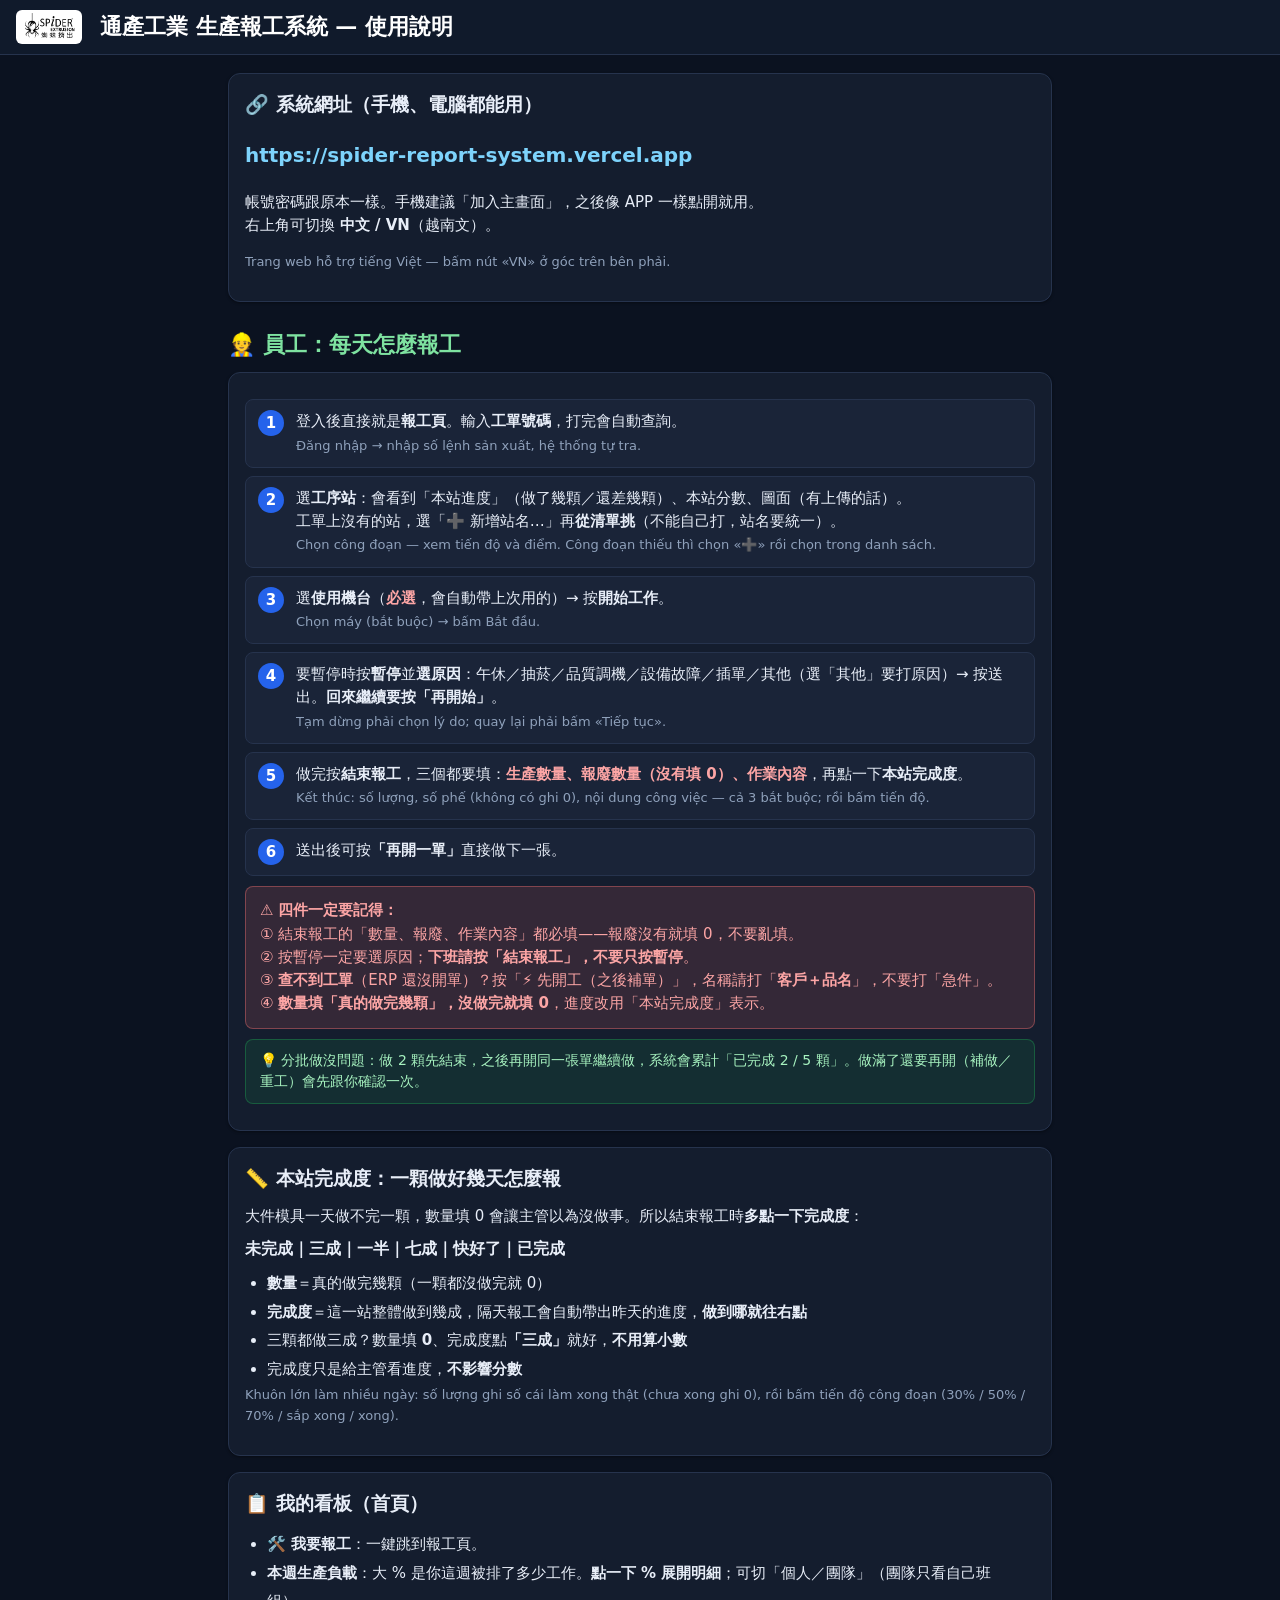
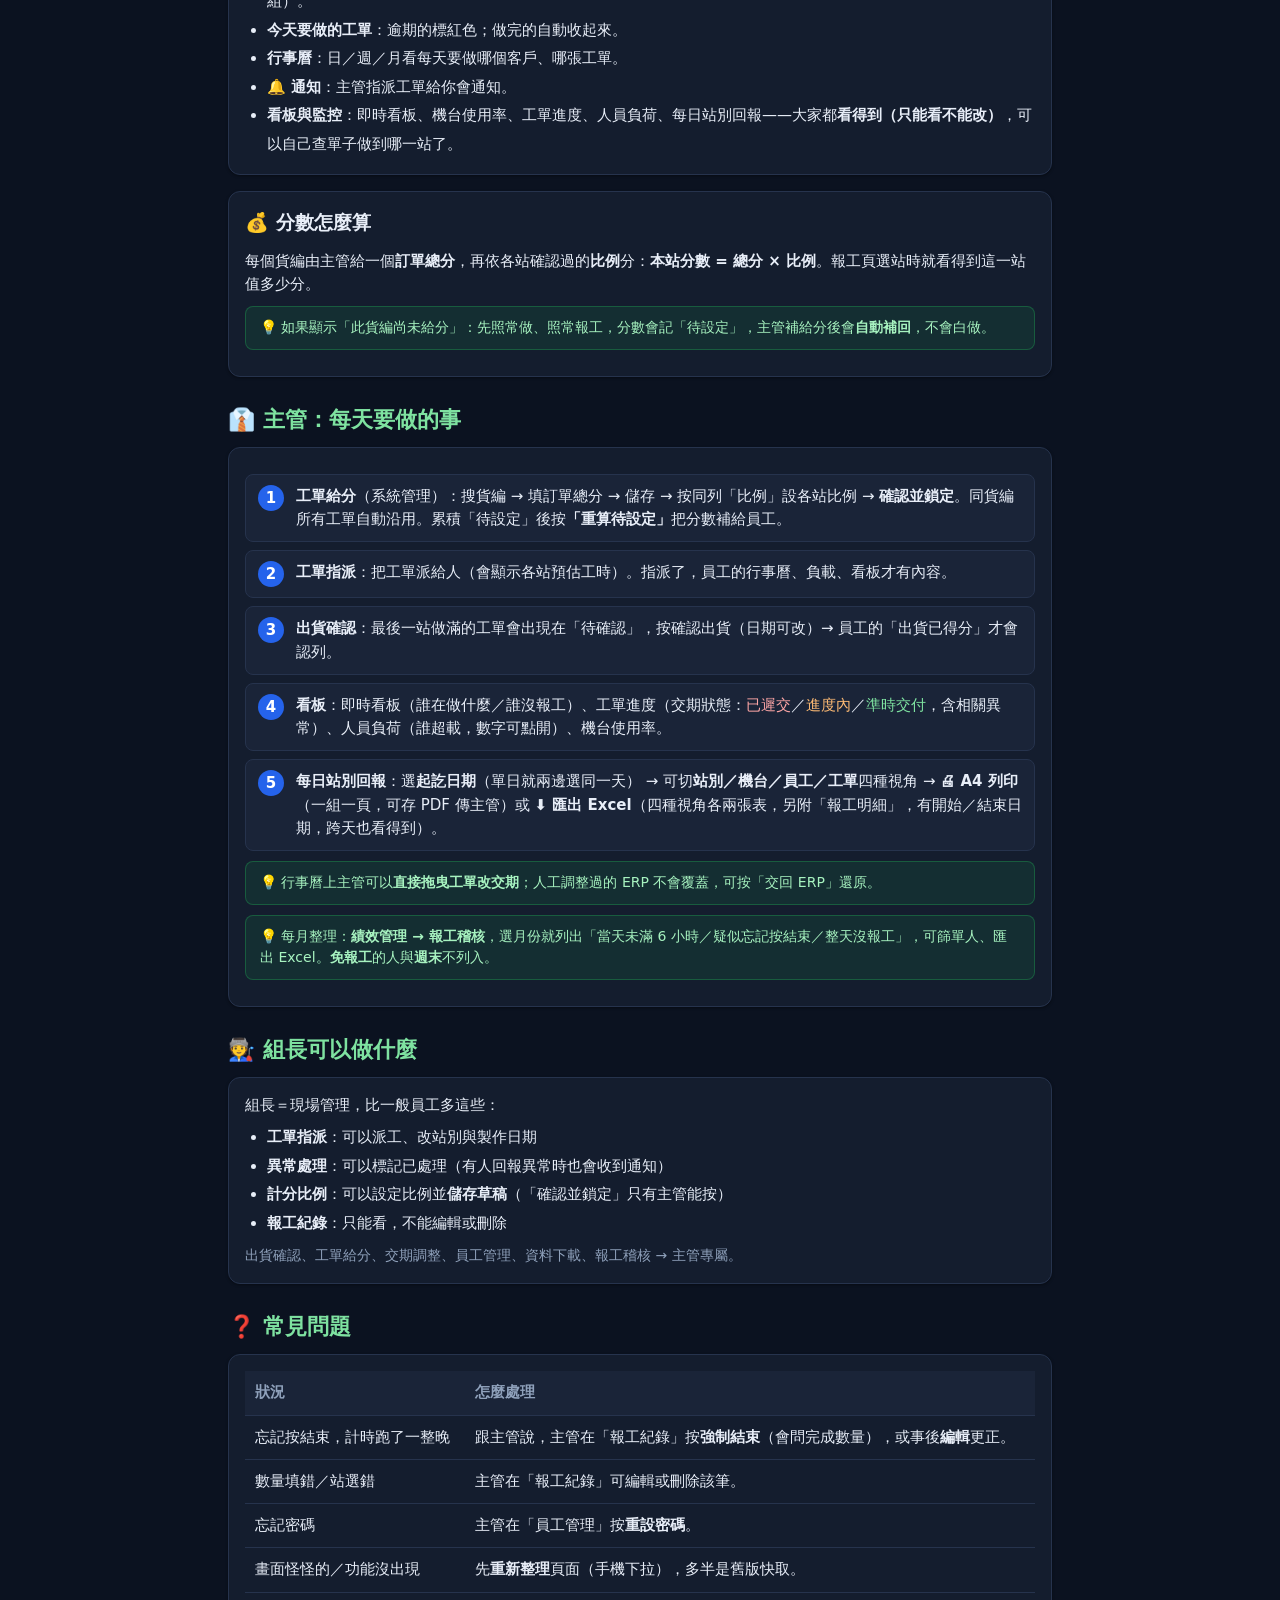
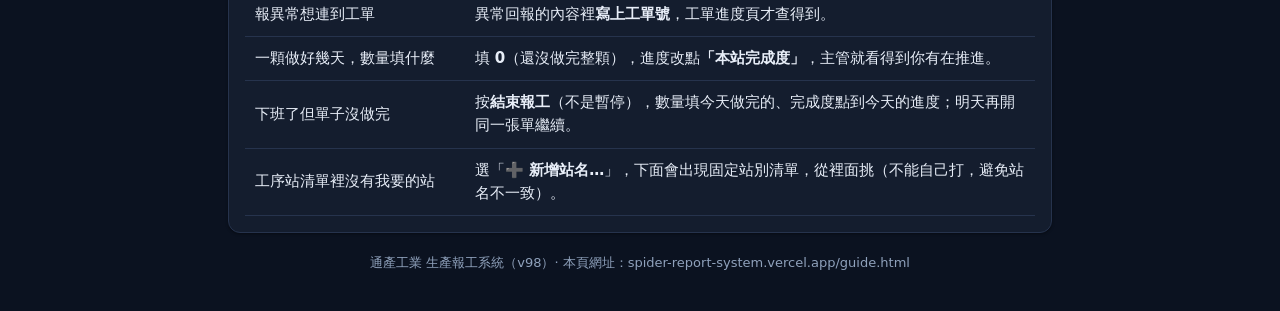
==== commit 03f2fdf4: "我的績效：總累積／已出貨分月／未出貨點數與明細帳、登入提醒最近缺失 (?v=98) Co-Authored-By: Claude Sonnet 5.5 <noreply@anthropic.com>" ====
--- a/guide.html
+++ b/guide.html
@@ -135,7 +135,7 @@
     </table>
   </div>
 
-  <p class="muted" style="font-size:13px;text-align:center;margin:20px 0">通產工業 生產報工系統（v97）· 本頁網址：spider-report-system.vercel.app/guide.html</p>
+  <p class="muted" style="font-size:13px;text-align:center;margin:20px 0">通產工業 生產報工系統（v98）· 本頁網址：spider-report-system.vercel.app/guide.html</p>
 </main>
 </body>
 </html>
--- a/css/style.css
+++ b/css/style.css
@@ -435,4 +435,37 @@
 .barwrap{height:10px;background:var(--card2);border-radius:6px;margin-top:10px;overflow:hidden}
 .barwrap i{display:block;height:100%;background:#3987e5;border-radius:6px;transition:width .2s}
 .pgtag{display:inline-block;background:rgba(57,135,229,.18);color:#8ec5ff;border-radius:999px;
-  padding:1px 9px;font-size:13px;font-weight:700}+  padding:1px 9px;font-size:13px;font-weight:700}
+/* 我的點數 */
+.ms-total{text-align:center;padding:6px 0}
+.ms-total .num{font-size:48px;font-weight:800;color:var(--c1);line-height:1.1}
+.ms-total .lbl{color:var(--muted);font-size:14px}
+.ms-chips{display:flex;gap:8px;flex-wrap:wrap;margin-top:12px}
+.ms-chips .chip{background:var(--card2);border:1px solid var(--line);color:var(--txt);border-radius:999px;padding:6px 14px;cursor:pointer;font-size:14px}
+.ms-chips .chip.on{background:var(--primary);border-color:var(--primary)}
+
+.ms-ledger{width:100%;border-collapse:collapse}
+.ms-ledger td,.ms-ledger th{padding:6px 8px;border-bottom:1px solid var(--line)}
+.ms-ledger .r{text-align:right}
+.ms-ledger .ms-sum td{font-weight:800;color:var(--c1)}
+
+.ms-cards{display:grid;grid-template-columns:1fr 1fr;gap:12px;margin-top:12px}
+@media(max-width:560px){.ms-cards{grid-template-columns:1fr}}
+.ms-card{background:var(--card2);border:1px solid var(--line);border-top:3px solid var(--c2);border-radius:var(--radius);padding:16px}
+.ms-card.c3{border-top-color:var(--c3)}
+.ms-card .num{font-size:32px;font-weight:800;color:var(--c2);text-align:center;line-height:1.2}
+.ms-card.c3 .num{color:var(--c3)}
+.ms-card .lbl{color:var(--muted);font-size:14px;text-align:center;margin-bottom:10px}
+.ms-rows{border-top:1px solid var(--line);padding-top:6px}
+.ms-row{display:flex;justify-content:space-between;gap:8px;padding:6px 0;font-size:14px;border-bottom:1px dashed var(--line)}
+.ms-row b{font-weight:600}
+.ms-row.ms-sum{border-bottom:0;font-weight:800;font-size:15px;color:var(--txt)}
+.ms-row.ms-sum b{font-weight:800}
+.ms-row.ms-minus b{color:var(--err)}
+.ms-row.ms-plus b{color:var(--go)}
+.ms-row.tap{cursor:pointer}
+.ms-row.tap small{font-size:12px}
+.ms-items{background:var(--bg);border-radius:8px;padding:4px 10px;margin:2px 0 6px}
+.ms-item{position:relative;padding:8px 56px 8px 0;border-bottom:1px dashed var(--line);font-size:13px}
+.ms-item:last-child{border-bottom:0}
+.ms-item .ms-amt{position:absolute;right:0;top:8px;font-weight:700}
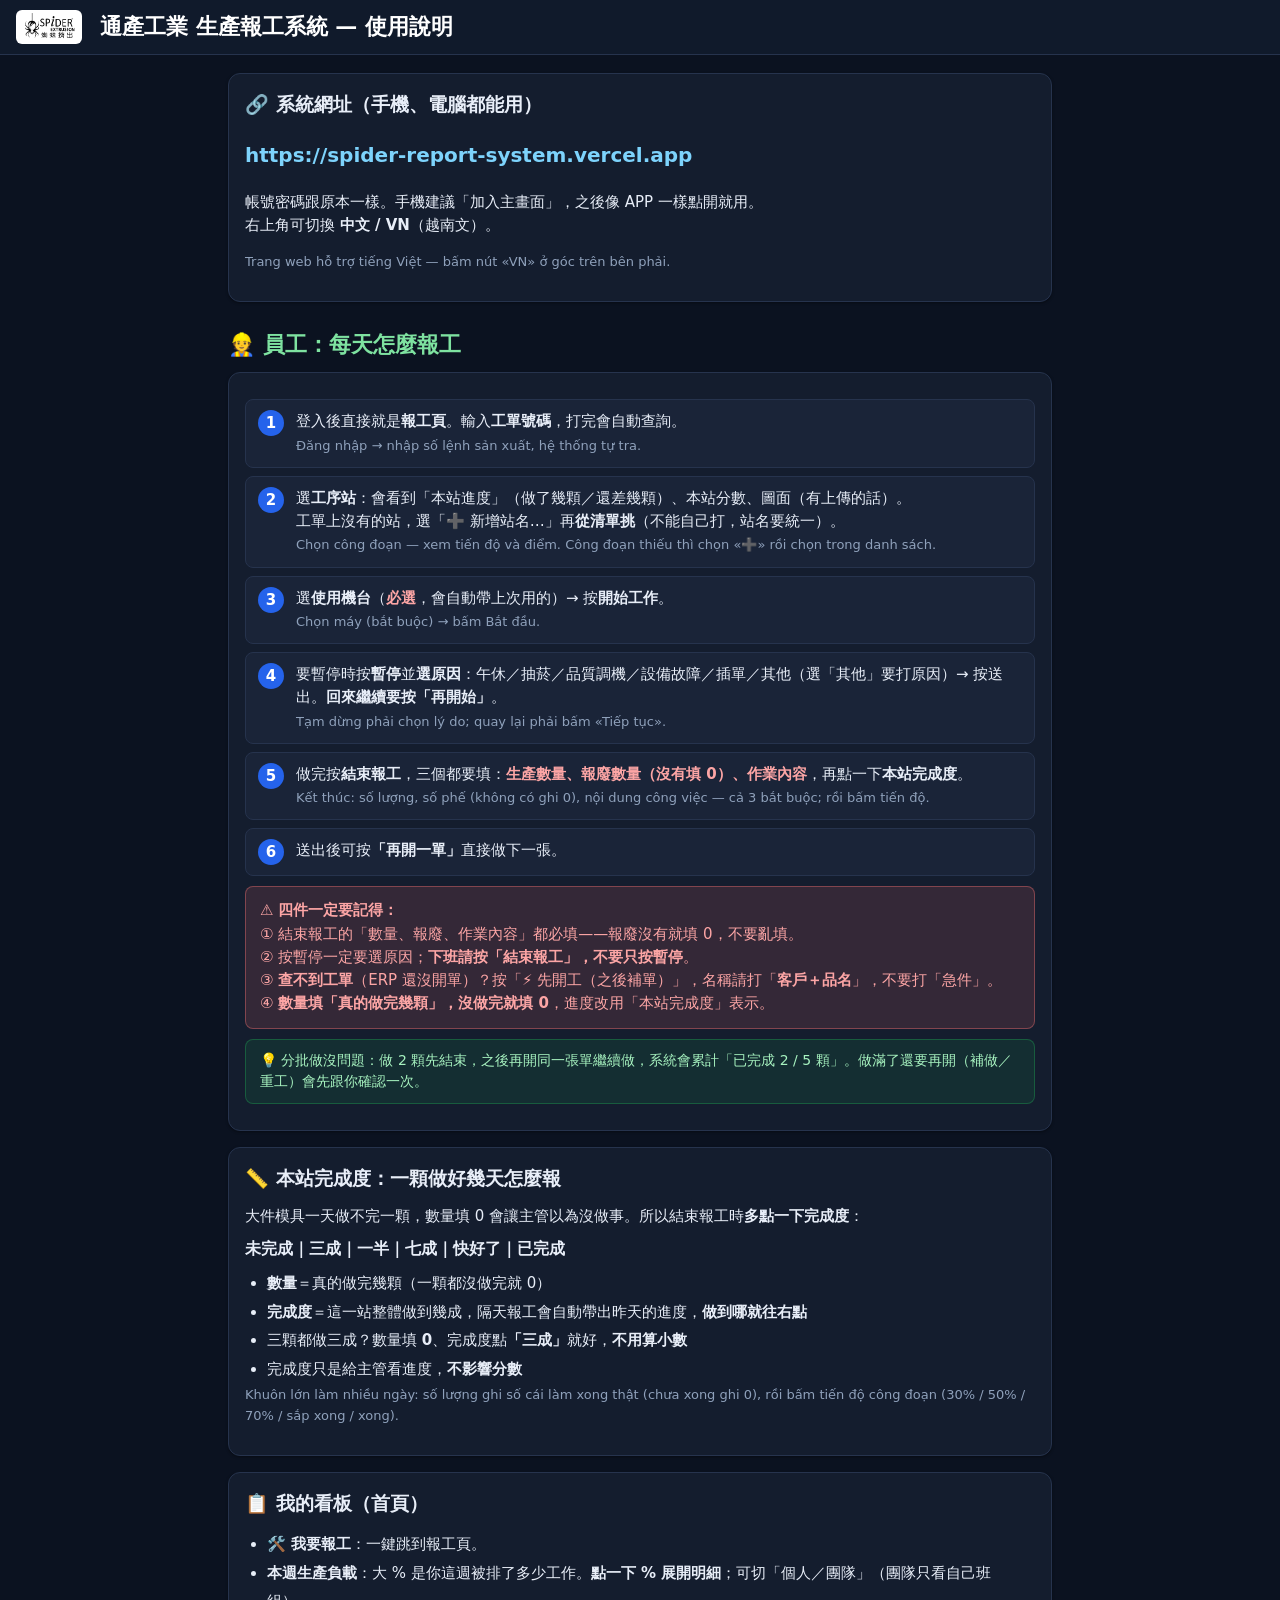
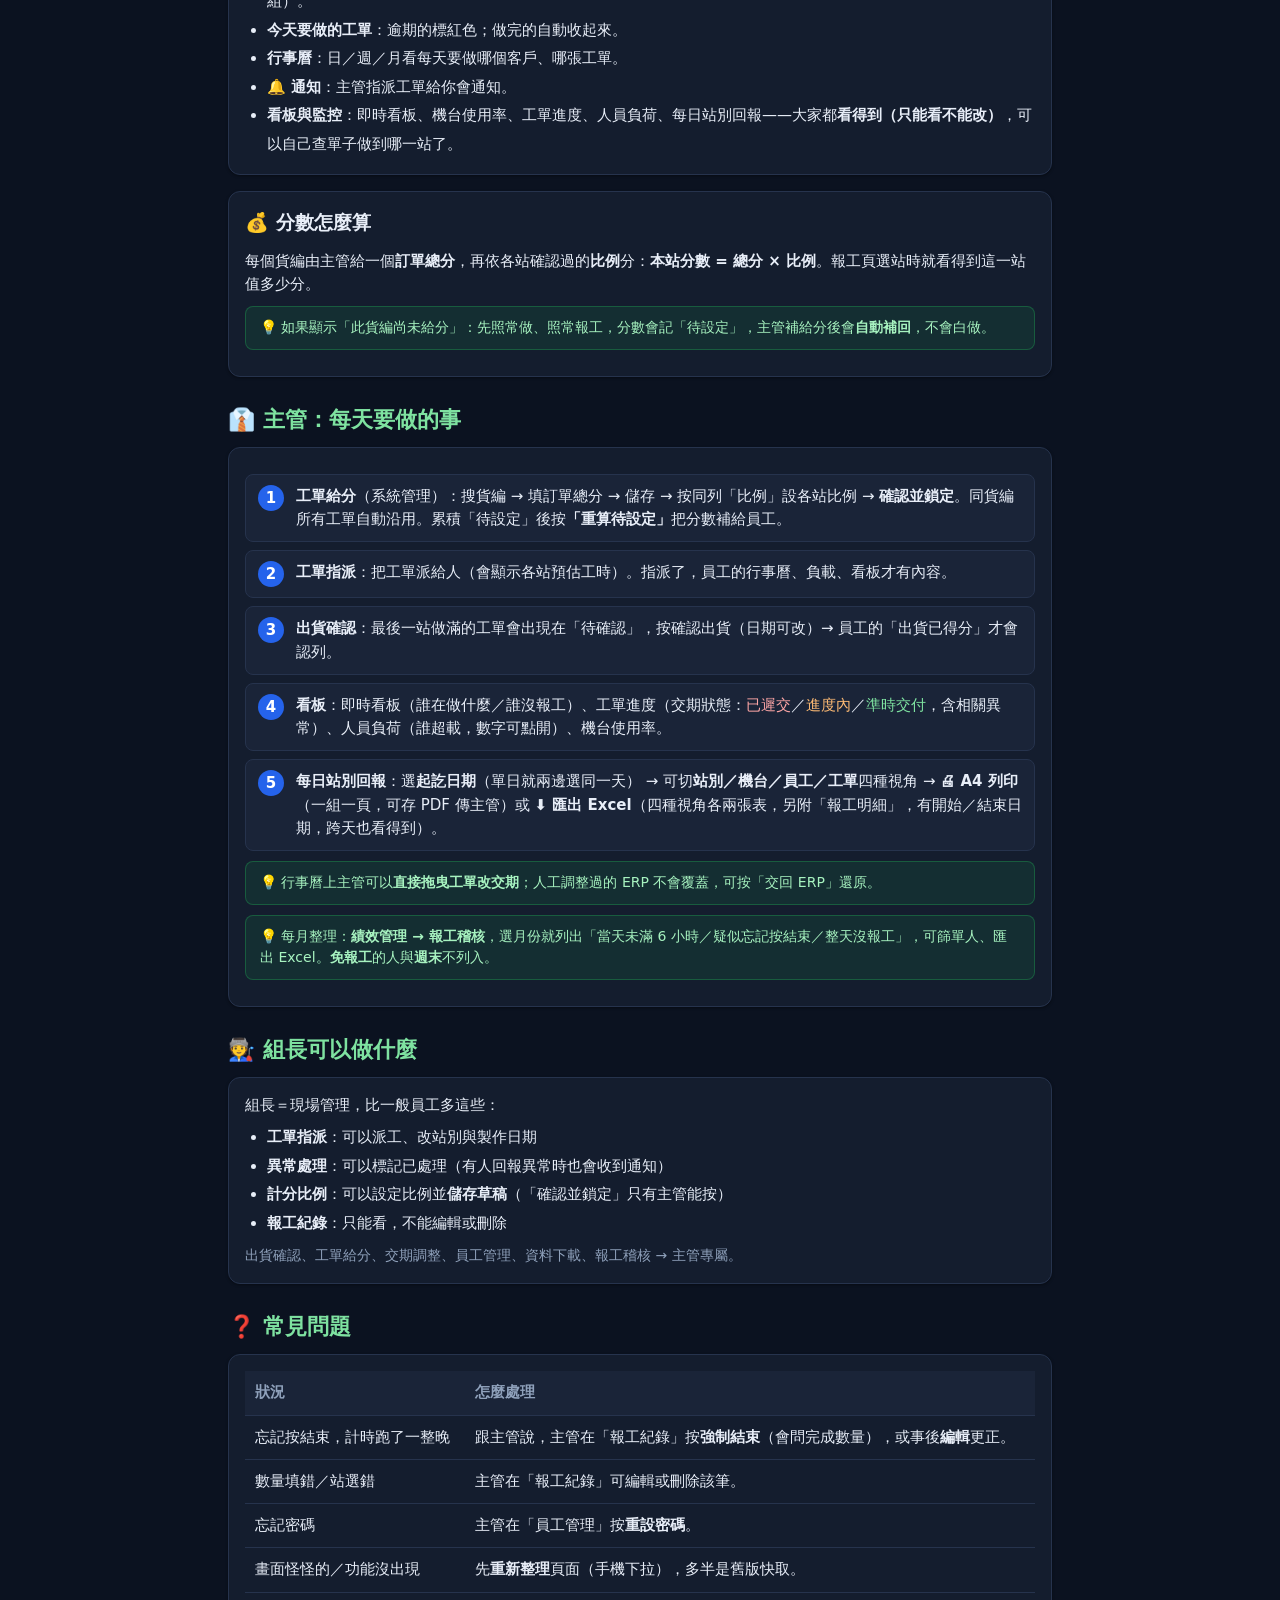
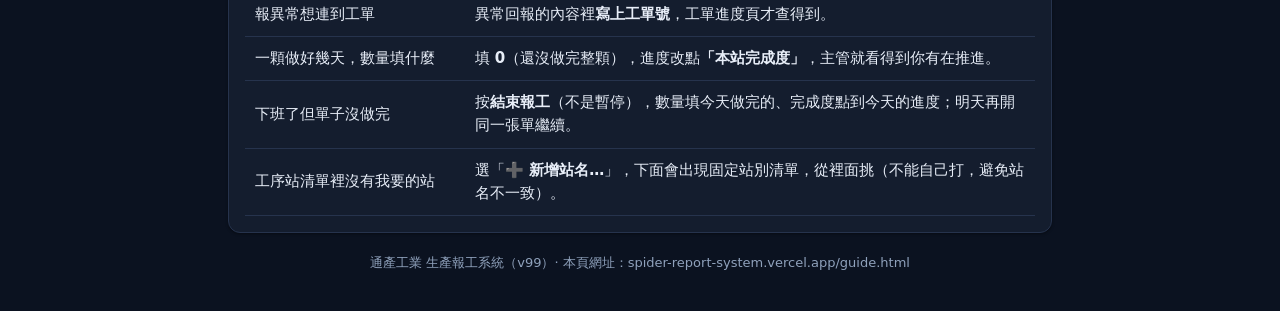
==== commit edff651f: "委外報工：送出／取回各自委外開始與結束，照一般報工計時；移除舊制得分明細 (?v=99) Co-Authored-By: Claude Sonnet 5.5 <noreply@anthropic.co" ====
--- a/guide.html
+++ b/guide.html
@@ -135,7 +135,7 @@
     </table>
   </div>
 
-  <p class="muted" style="font-size:13px;text-align:center;margin:20px 0">通產工業 生產報工系統（v98）· 本頁網址：spider-report-system.vercel.app/guide.html</p>
+  <p class="muted" style="font-size:13px;text-align:center;margin:20px 0">通產工業 生產報工系統（v99）· 本頁網址：spider-report-system.vercel.app/guide.html</p>
 </main>
 </body>
 </html>
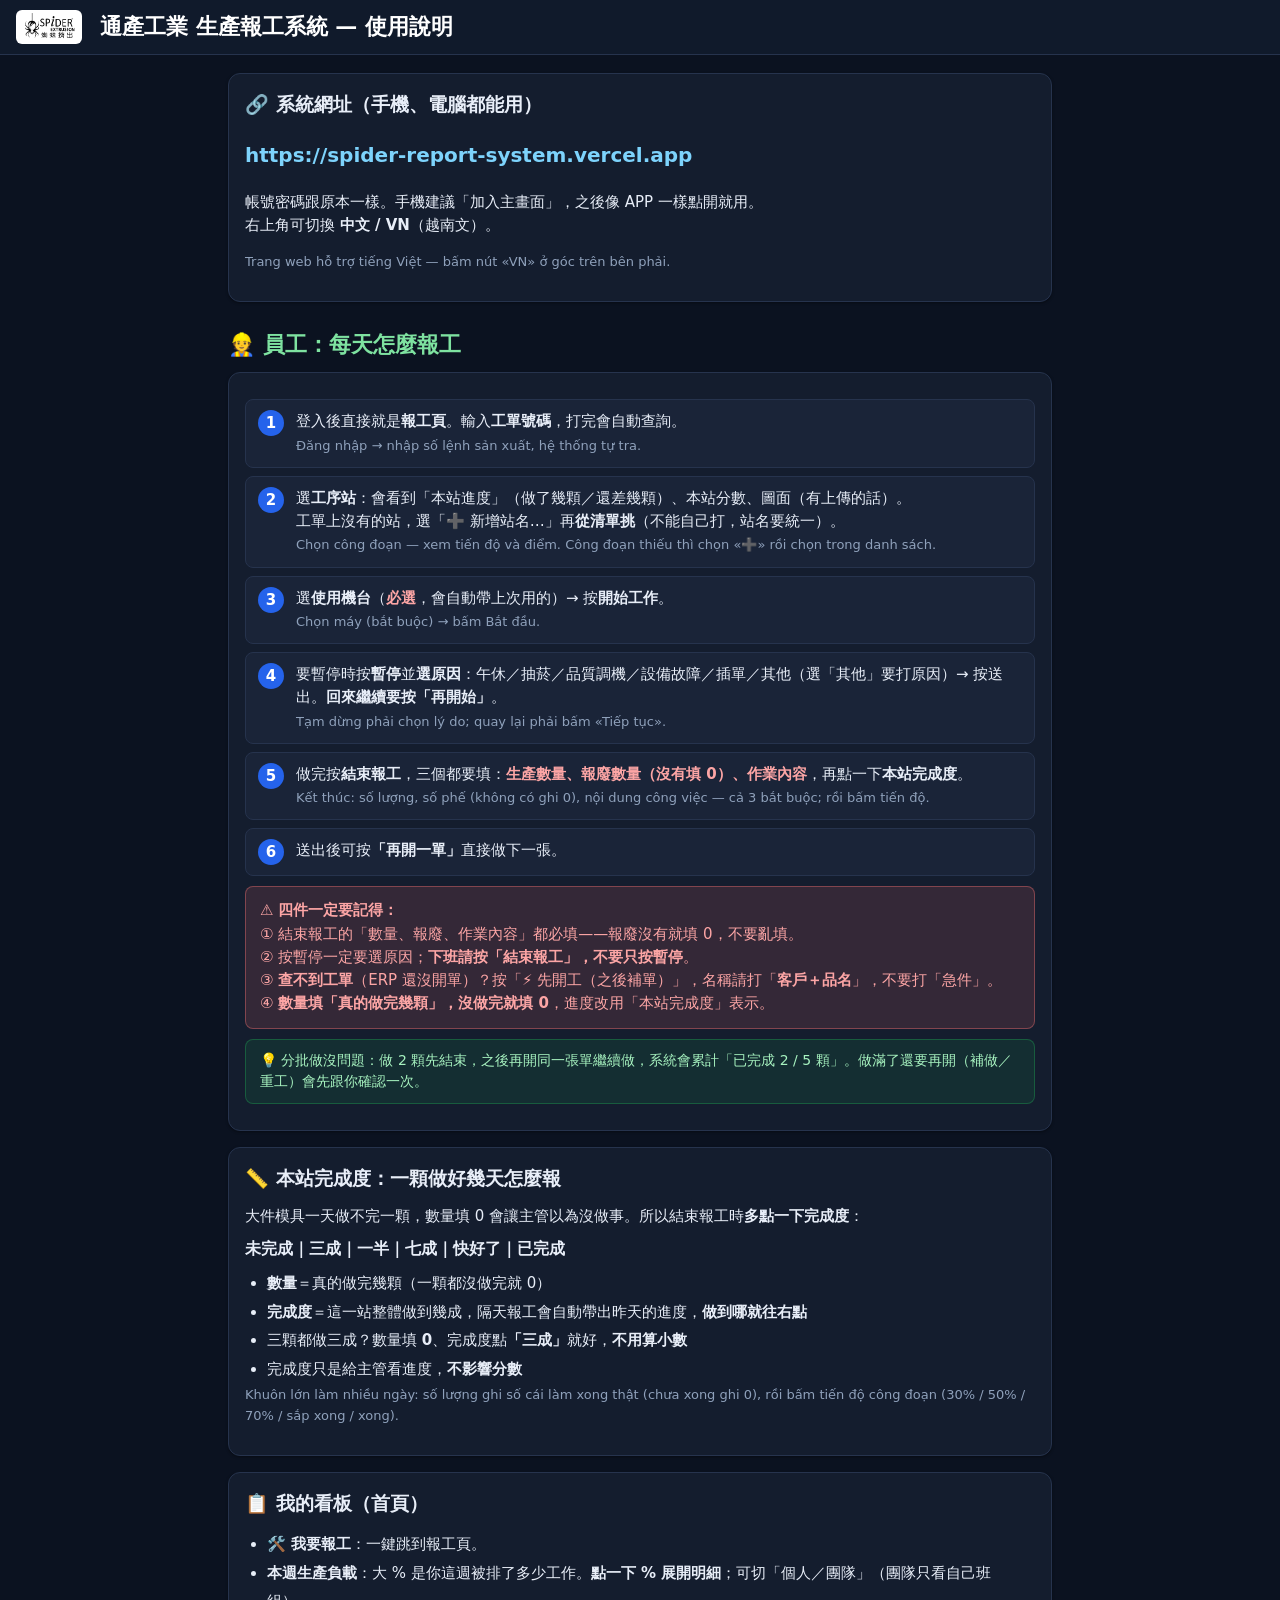
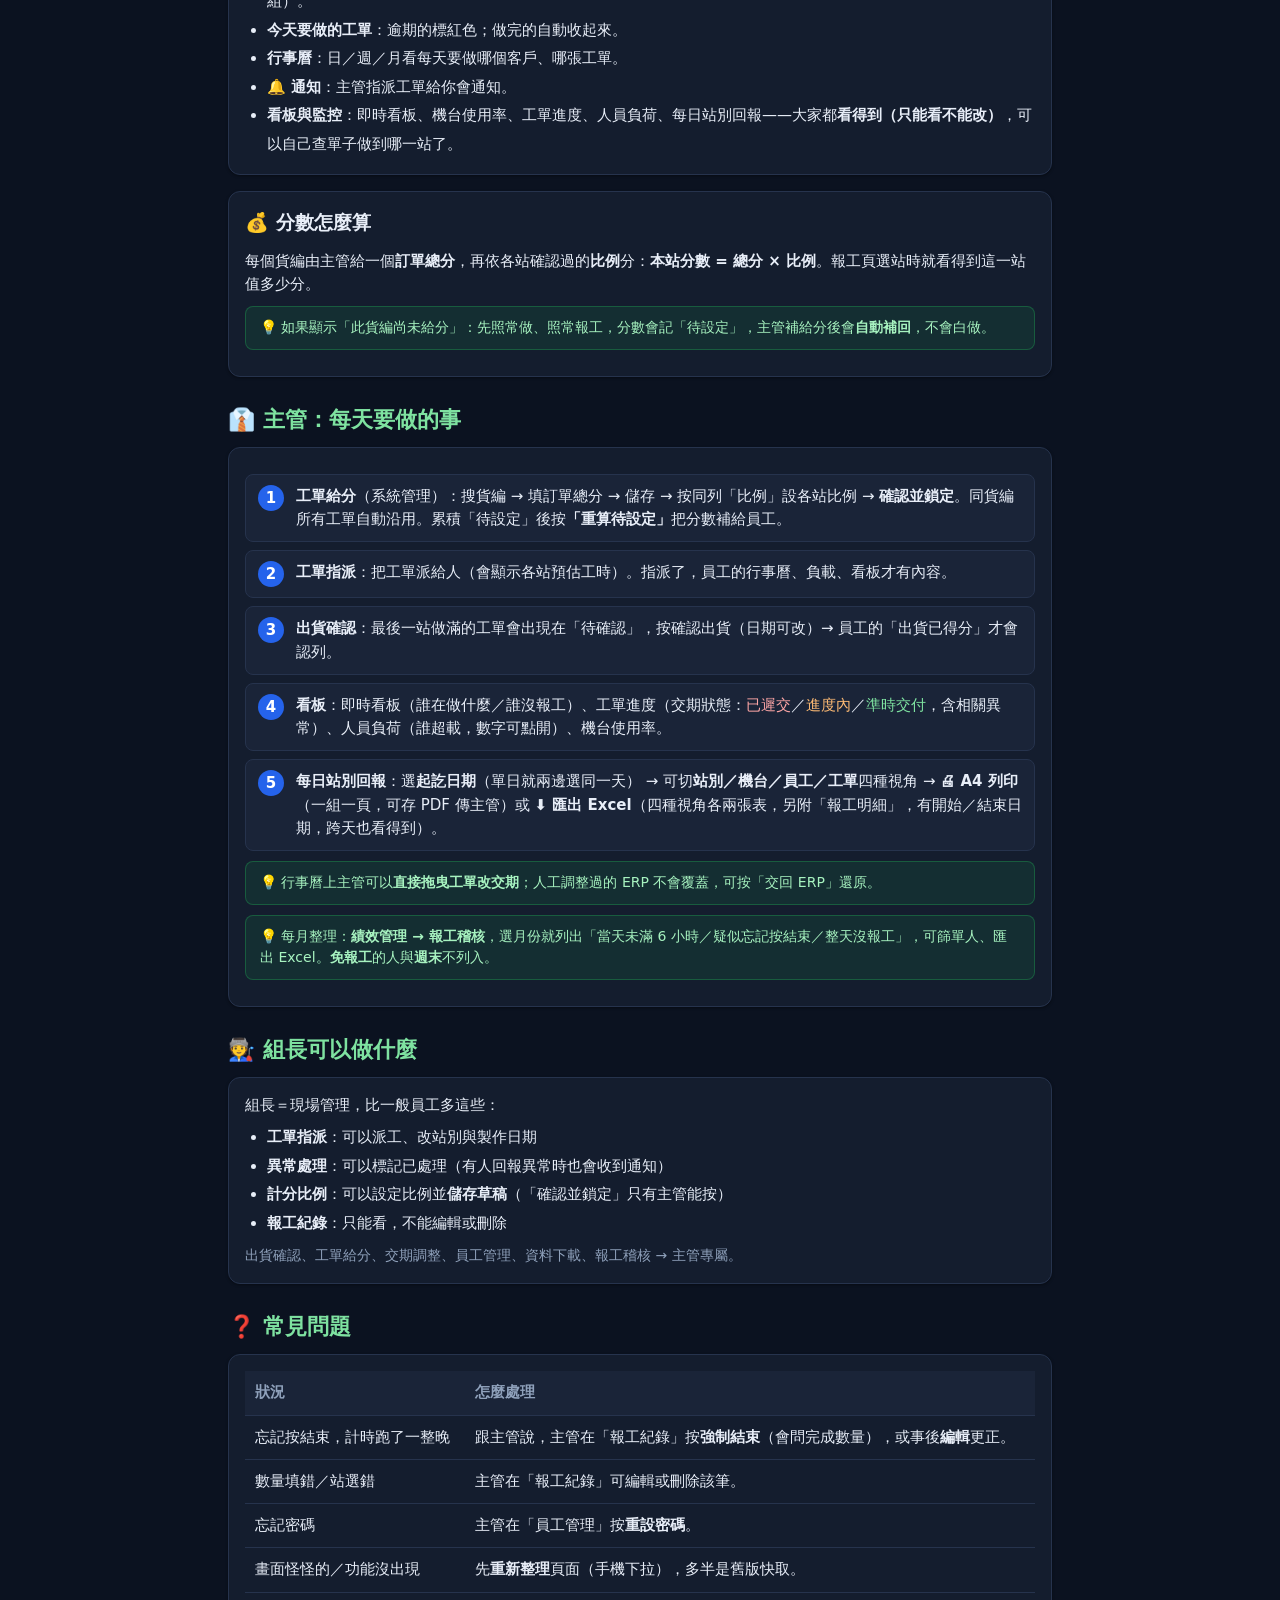
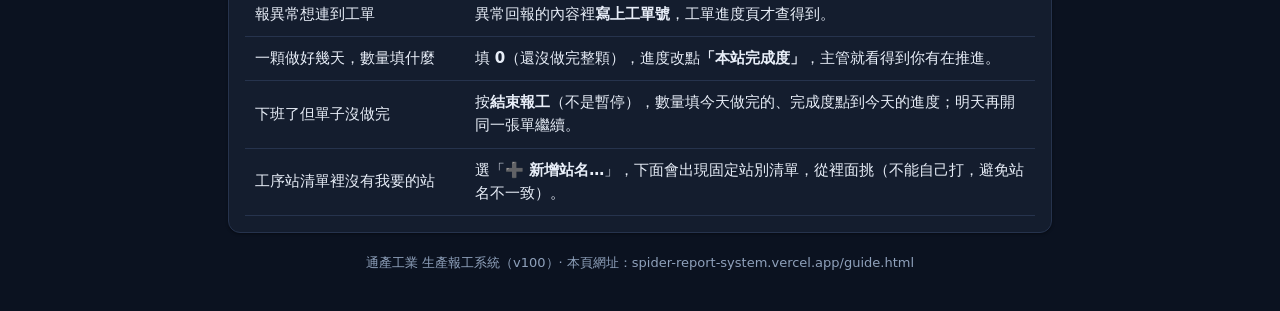
==== commit 127e12f2: "主管看板：主管專用頁，每小時更新的報工點數統整（?v=100） Co-Authored-By: Claude Sonnet 5.5 <noreply@anthropic.com>" ====
--- a/guide.html
+++ b/guide.html
@@ -135,7 +135,7 @@
     </table>
   </div>
 
-  <p class="muted" style="font-size:13px;text-align:center;margin:20px 0">通產工業 生產報工系統（v99）· 本頁網址：spider-report-system.vercel.app/guide.html</p>
+  <p class="muted" style="font-size:13px;text-align:center;margin:20px 0">通產工業 生產報工系統（v100）· 本頁網址：spider-report-system.vercel.app/guide.html</p>
 </main>
 </body>
 </html>
--- a/css/style.css
+++ b/css/style.css
@@ -469,3 +469,5 @@
 .ms-item{position:relative;padding:8px 56px 8px 0;border-bottom:1px dashed var(--line);font-size:13px}
 .ms-item:last-child{border-bottom:0}
 .ms-item .ms-amt{position:absolute;right:0;top:8px;font-weight:700}
+
+#boardFrame{width:100%;height:calc(100vh - 150px);min-height:600px;border:1px solid var(--line);border-radius:var(--radius);background:var(--bg)}
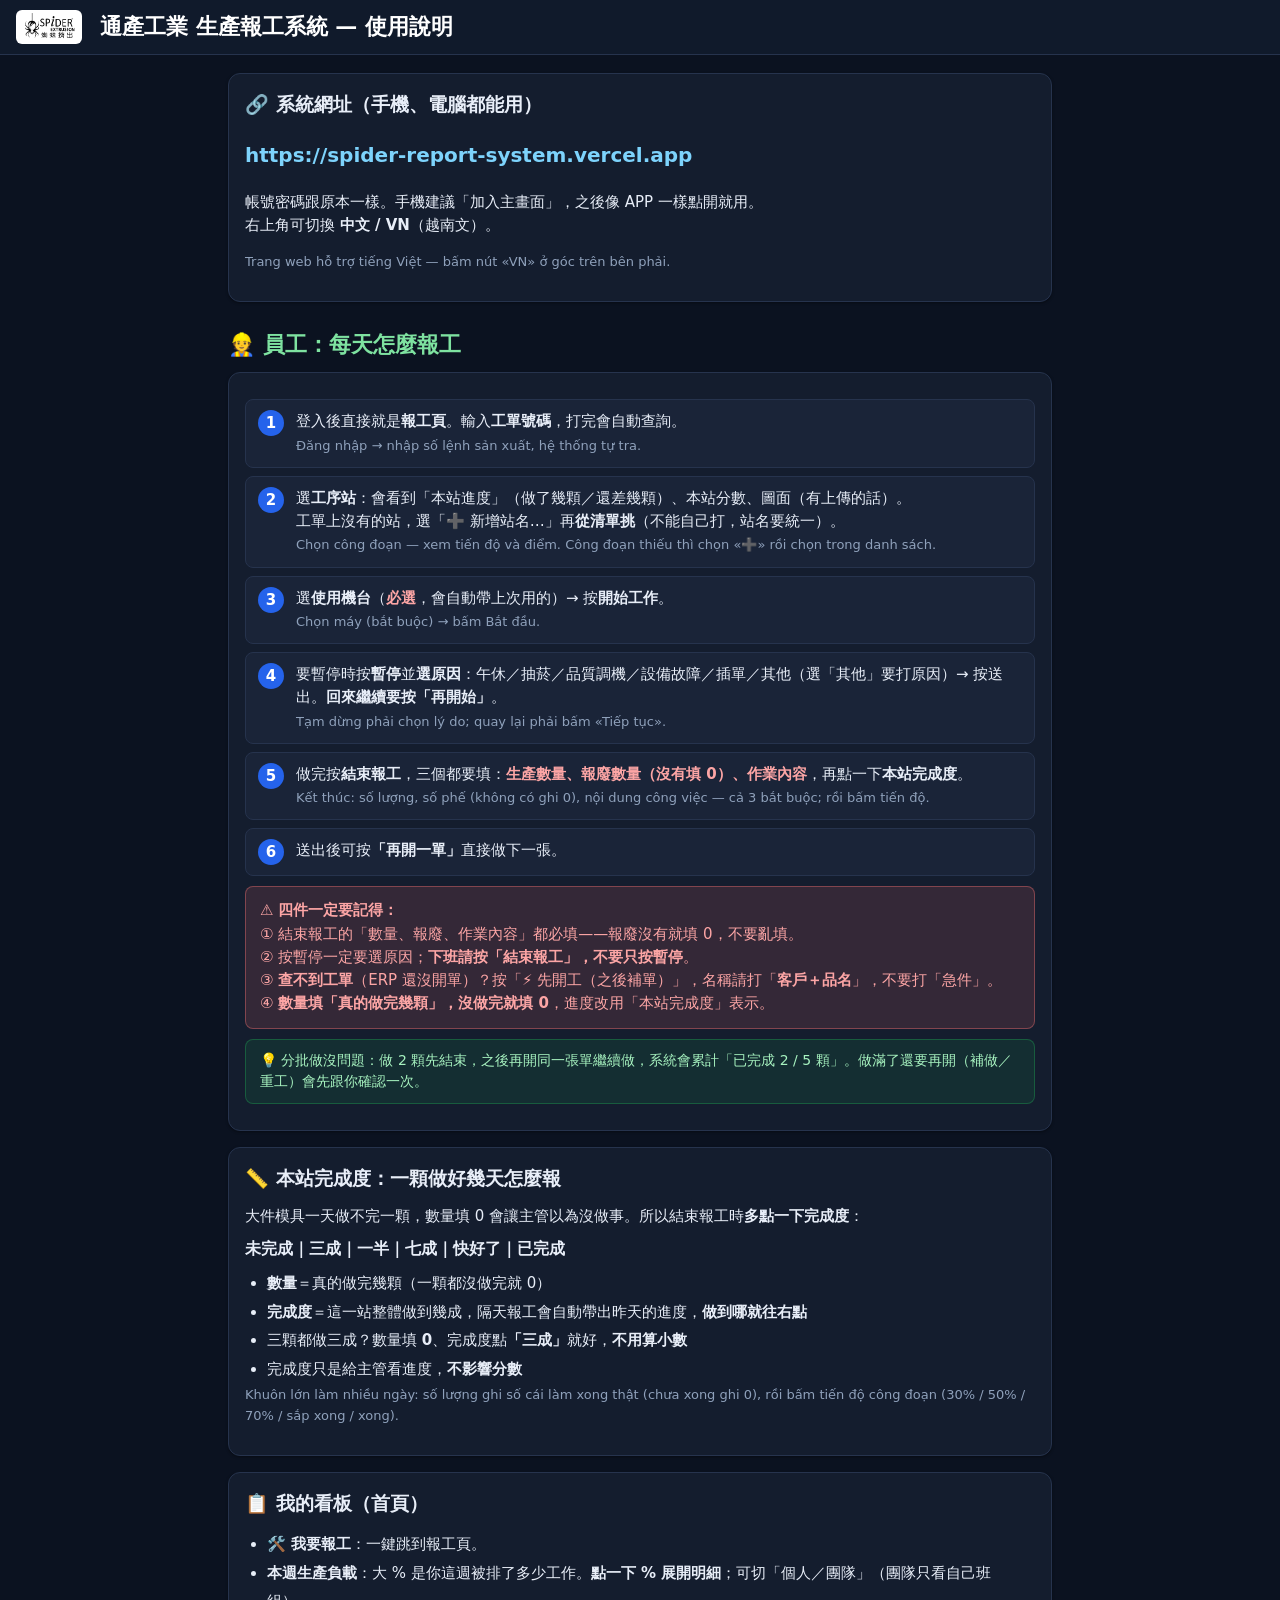
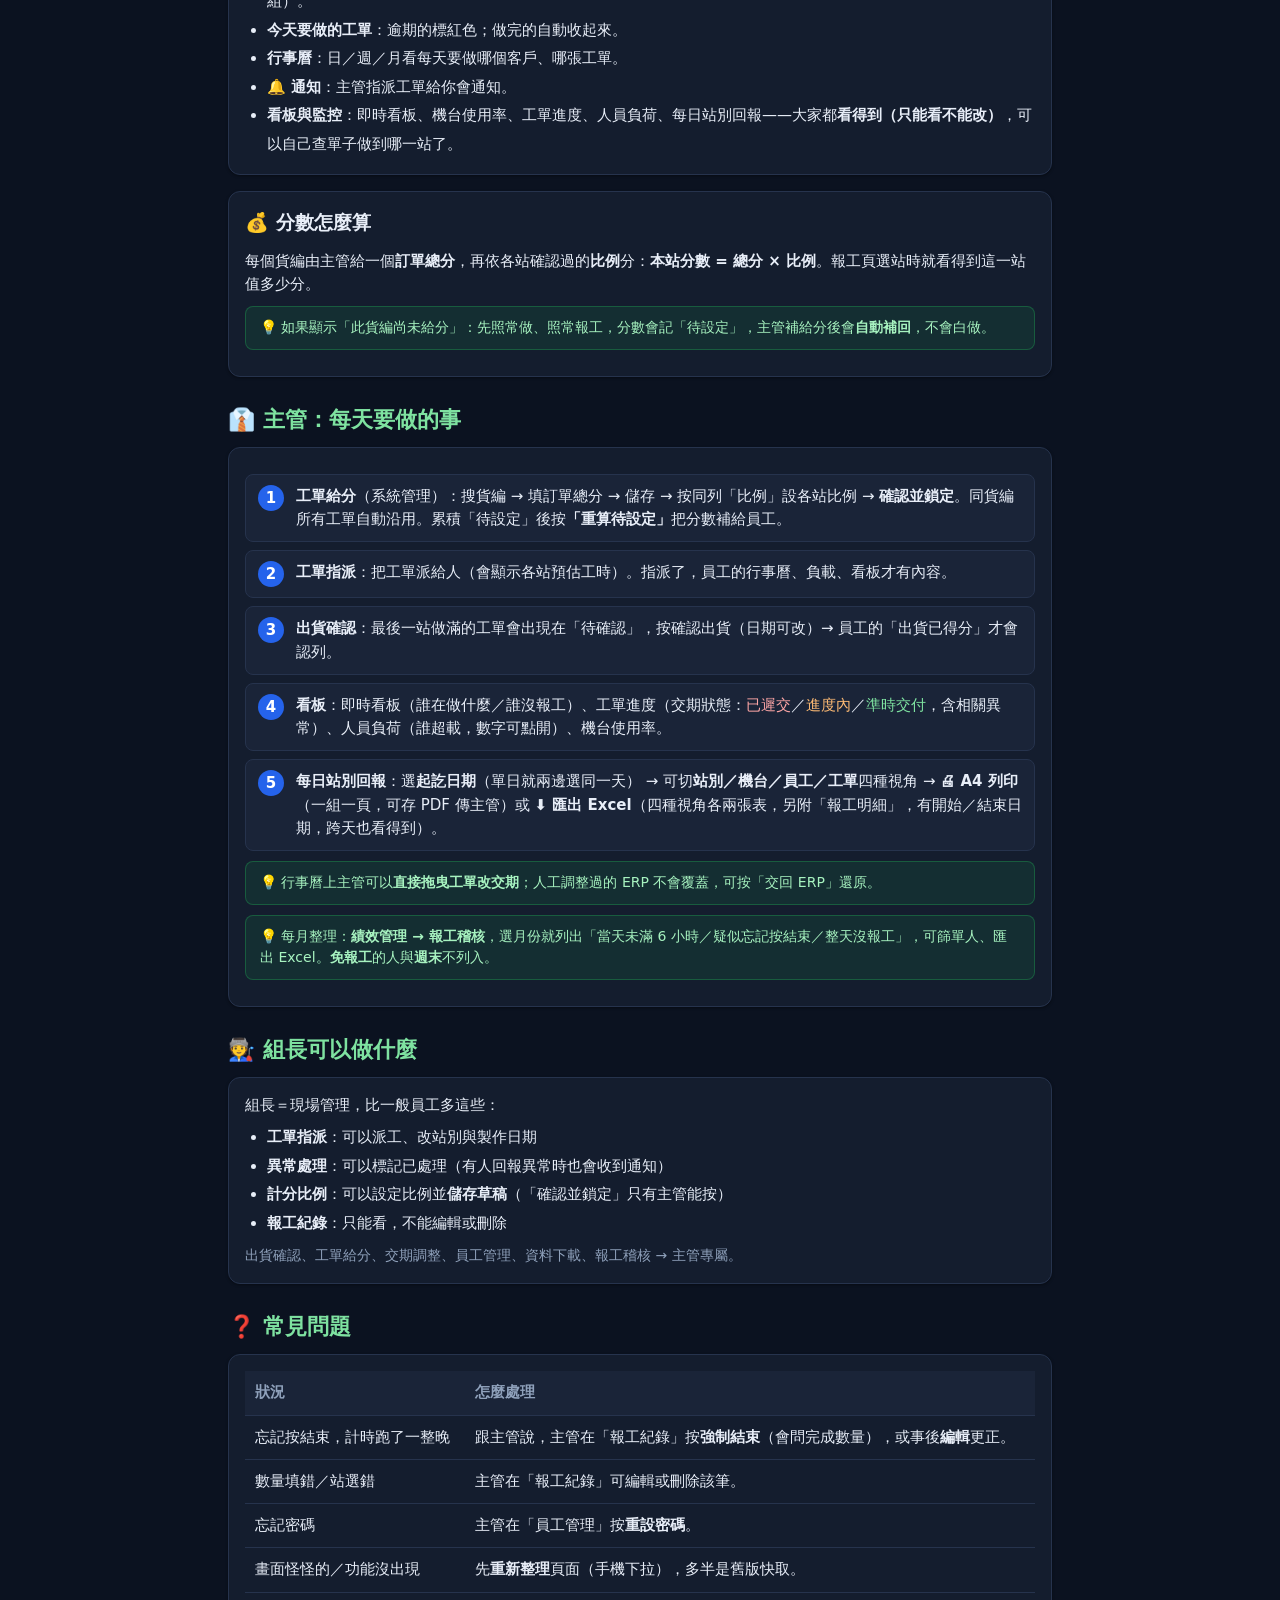
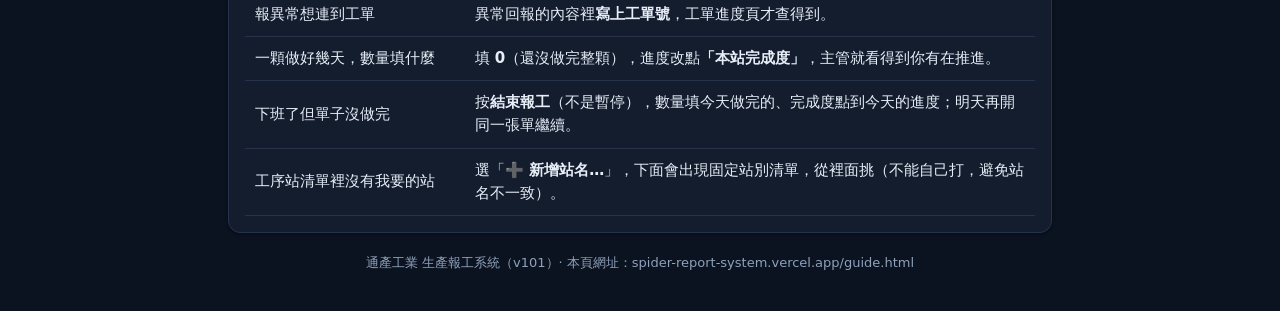
==== commit bb60333d: "主管看板：改用同源框＋自家 Chart.js，修正空白，加「另開新視窗」(?v=101) Co-Authored-By: Claude Sonnet 5.5 <noreply@anthropic.co" ====
--- a/guide.html
+++ b/guide.html
@@ -135,7 +135,7 @@
     </table>
   </div>
 
-  <p class="muted" style="font-size:13px;text-align:center;margin:20px 0">通產工業 生產報工系統（v100）· 本頁網址：spider-report-system.vercel.app/guide.html</p>
+  <p class="muted" style="font-size:13px;text-align:center;margin:20px 0">通產工業 生產報工系統（v101）· 本頁網址：spider-report-system.vercel.app/guide.html</p>
 </main>
 </body>
 </html>
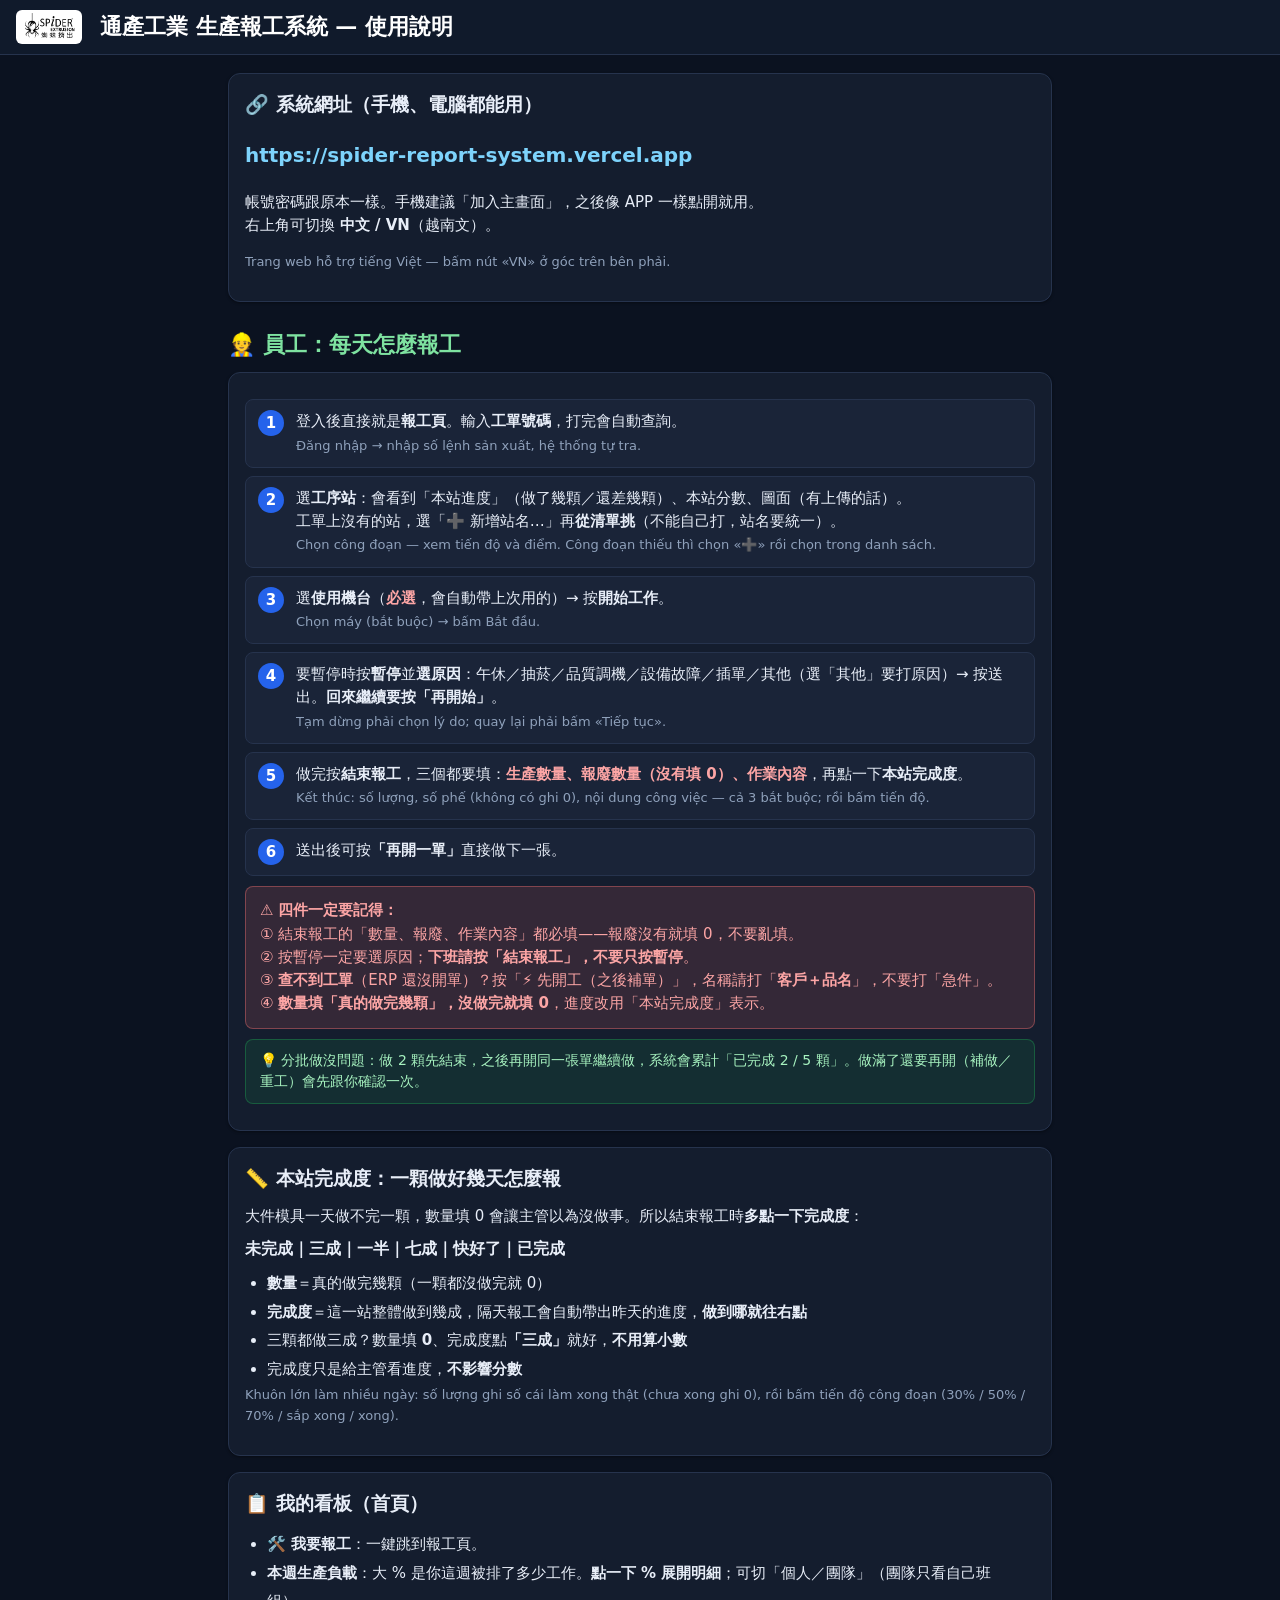
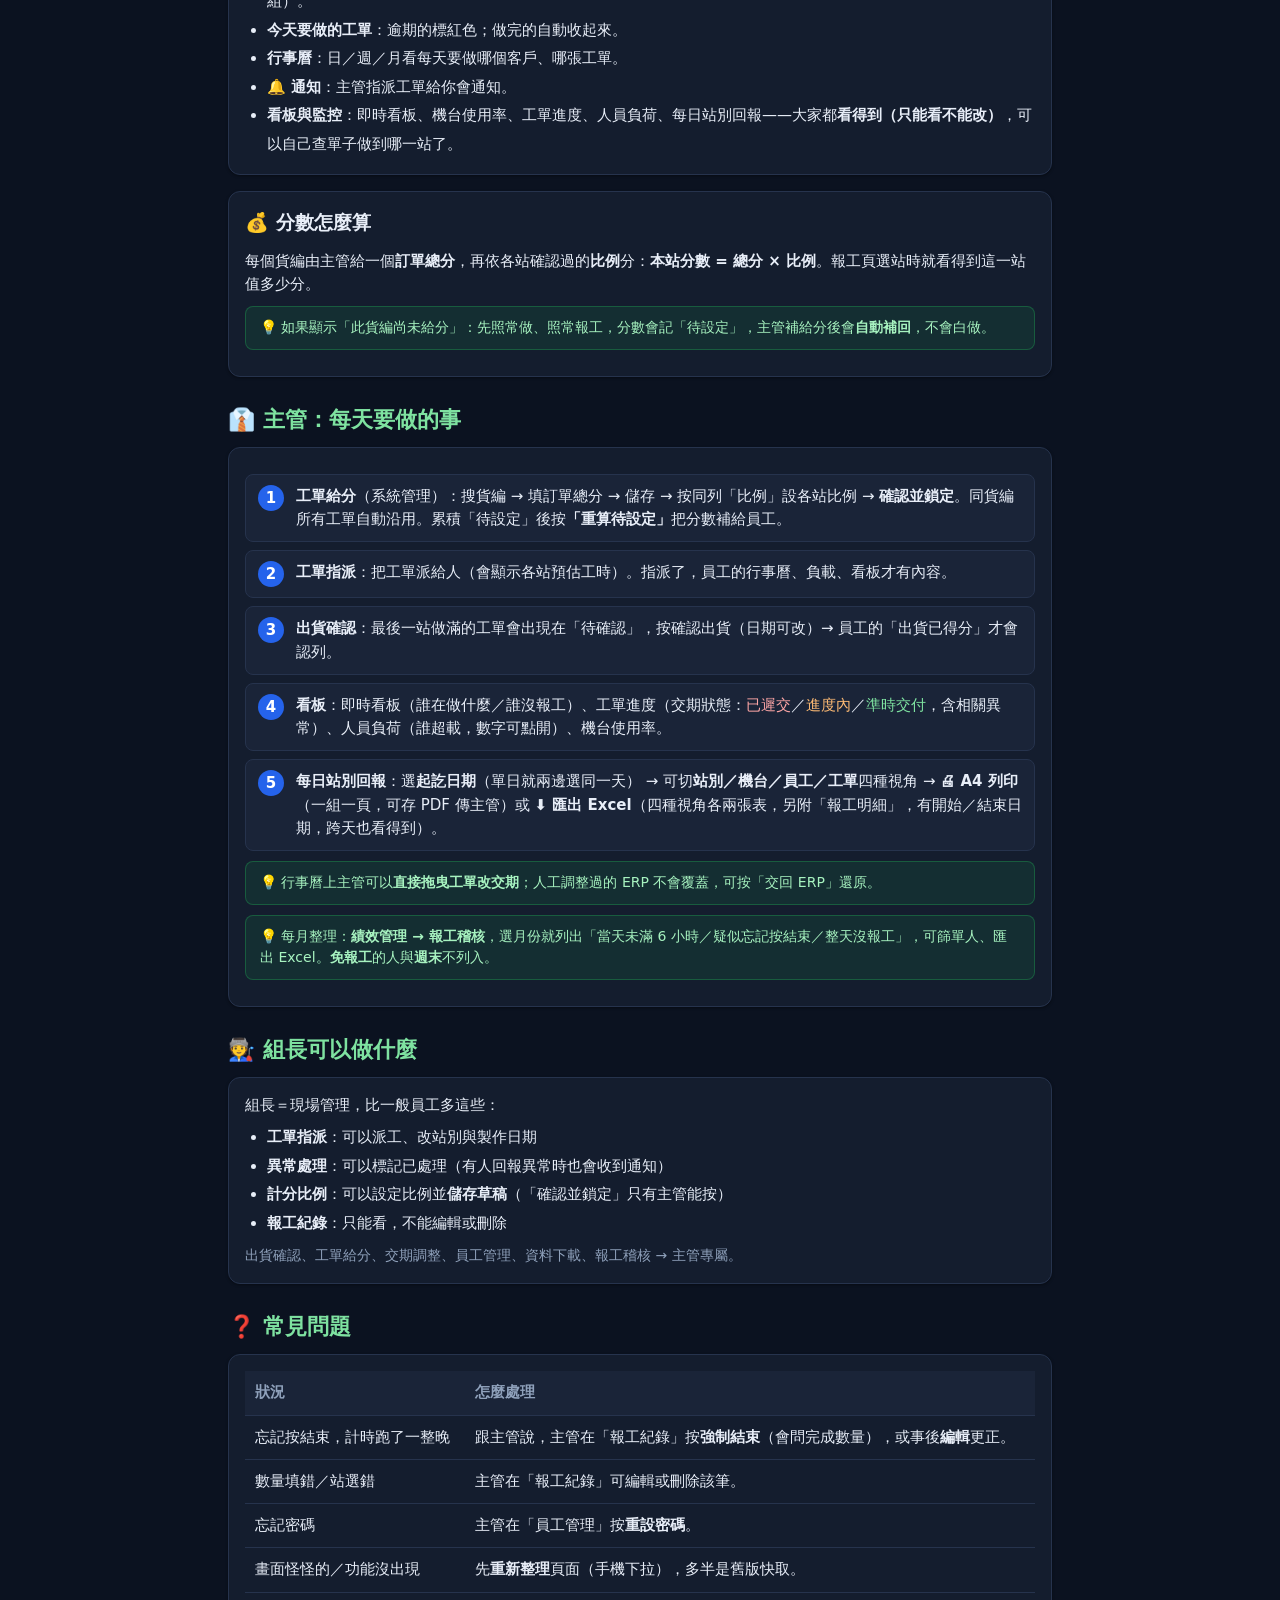
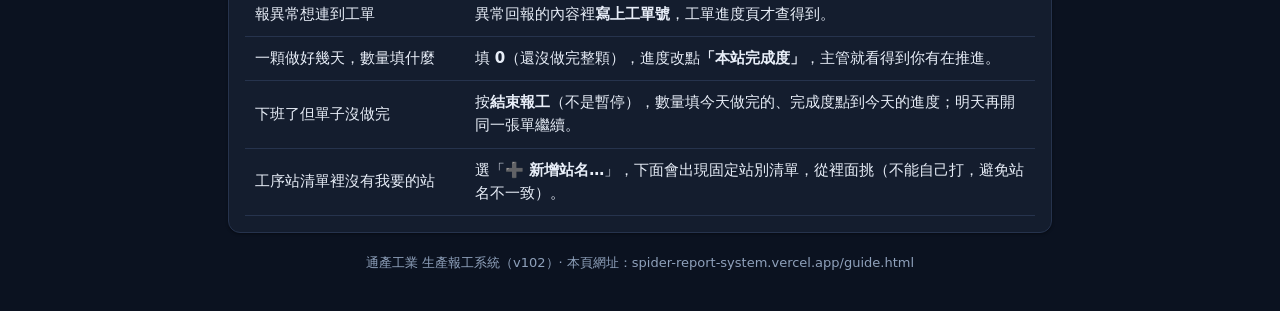
==== commit d426cd2f: "我的績效：右上角評分、每月點數折線、扣點圓餅（點了看工單）、近 4 週缺失（點了看問題），中越文 (?v=102) Co-Authored-By: Claude Sonnet 5.5 <noreply" ====
--- a/guide.html
+++ b/guide.html
@@ -135,7 +135,7 @@
     </table>
   </div>
 
-  <p class="muted" style="font-size:13px;text-align:center;margin:20px 0">通產工業 生產報工系統（v101）· 本頁網址：spider-report-system.vercel.app/guide.html</p>
+  <p class="muted" style="font-size:13px;text-align:center;margin:20px 0">通產工業 生產報工系統（v102）· 本頁網址：spider-report-system.vercel.app/guide.html</p>
 </main>
 </body>
 </html>
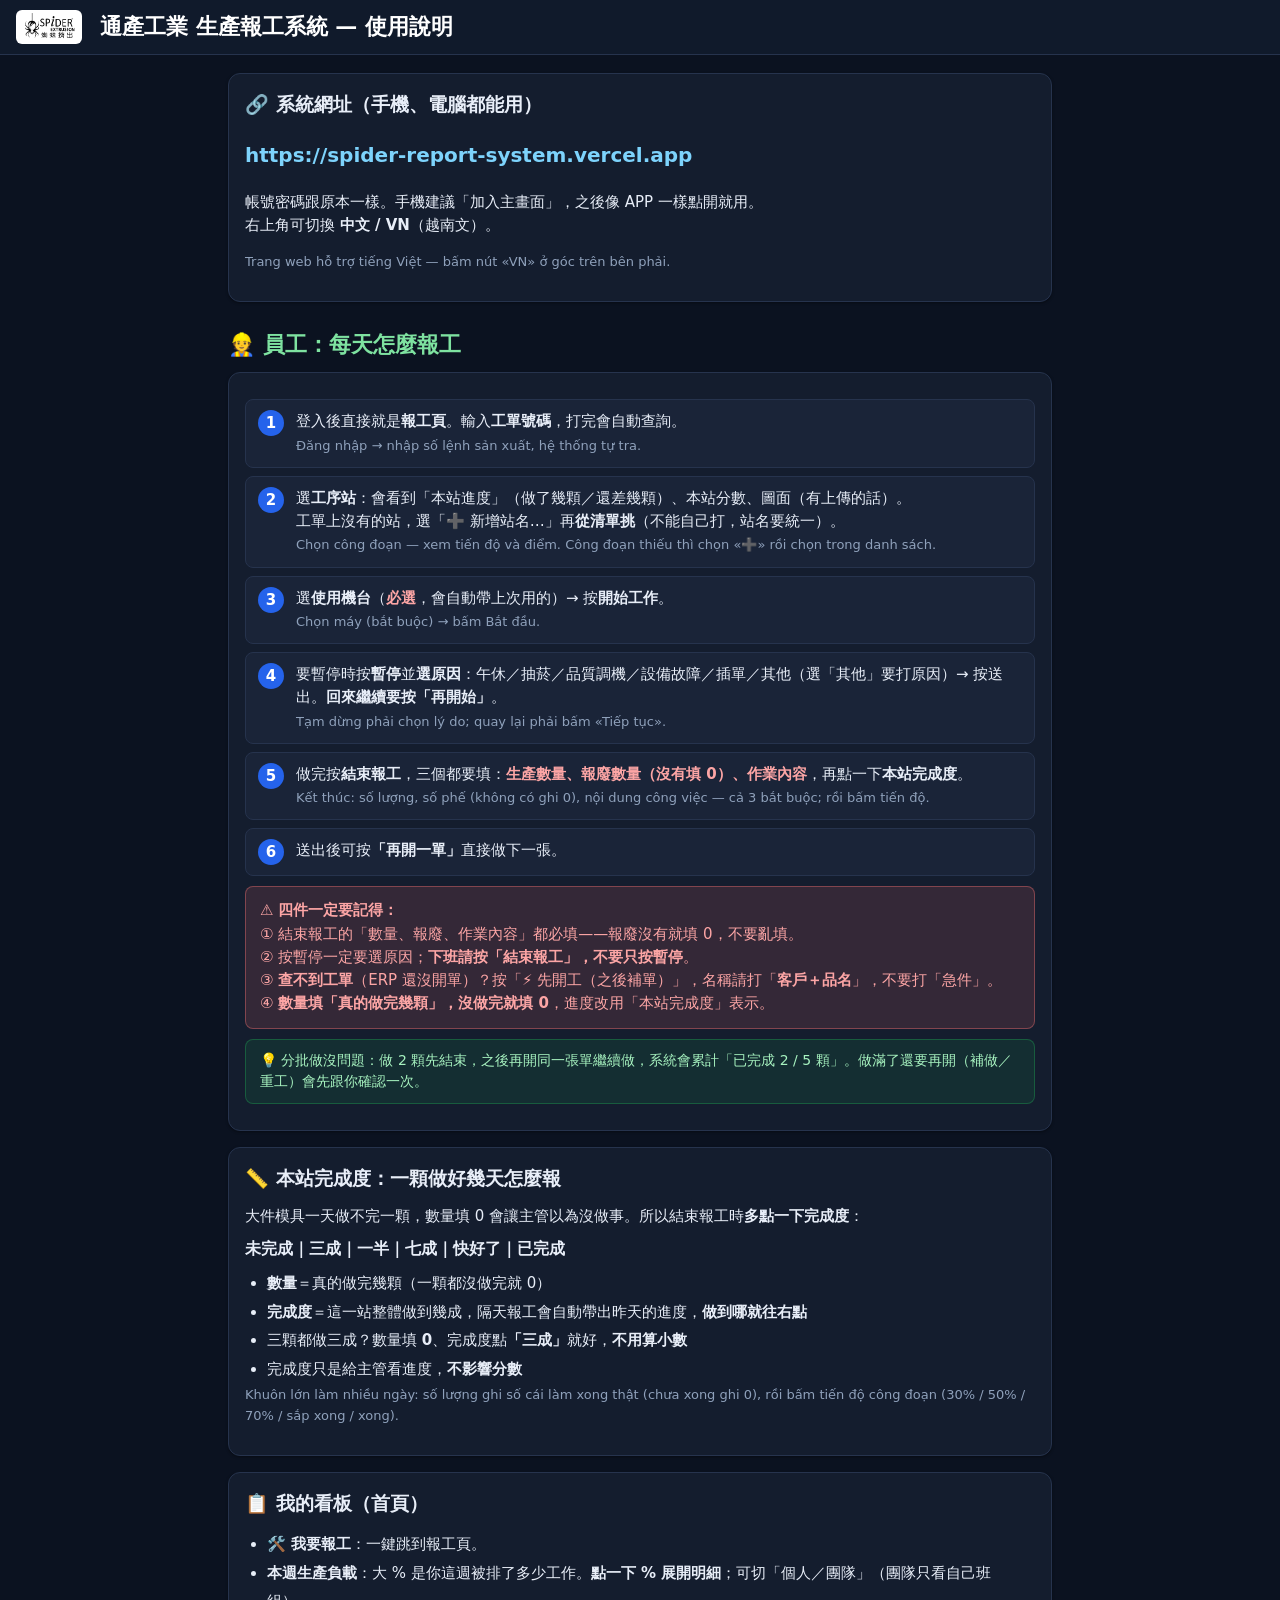
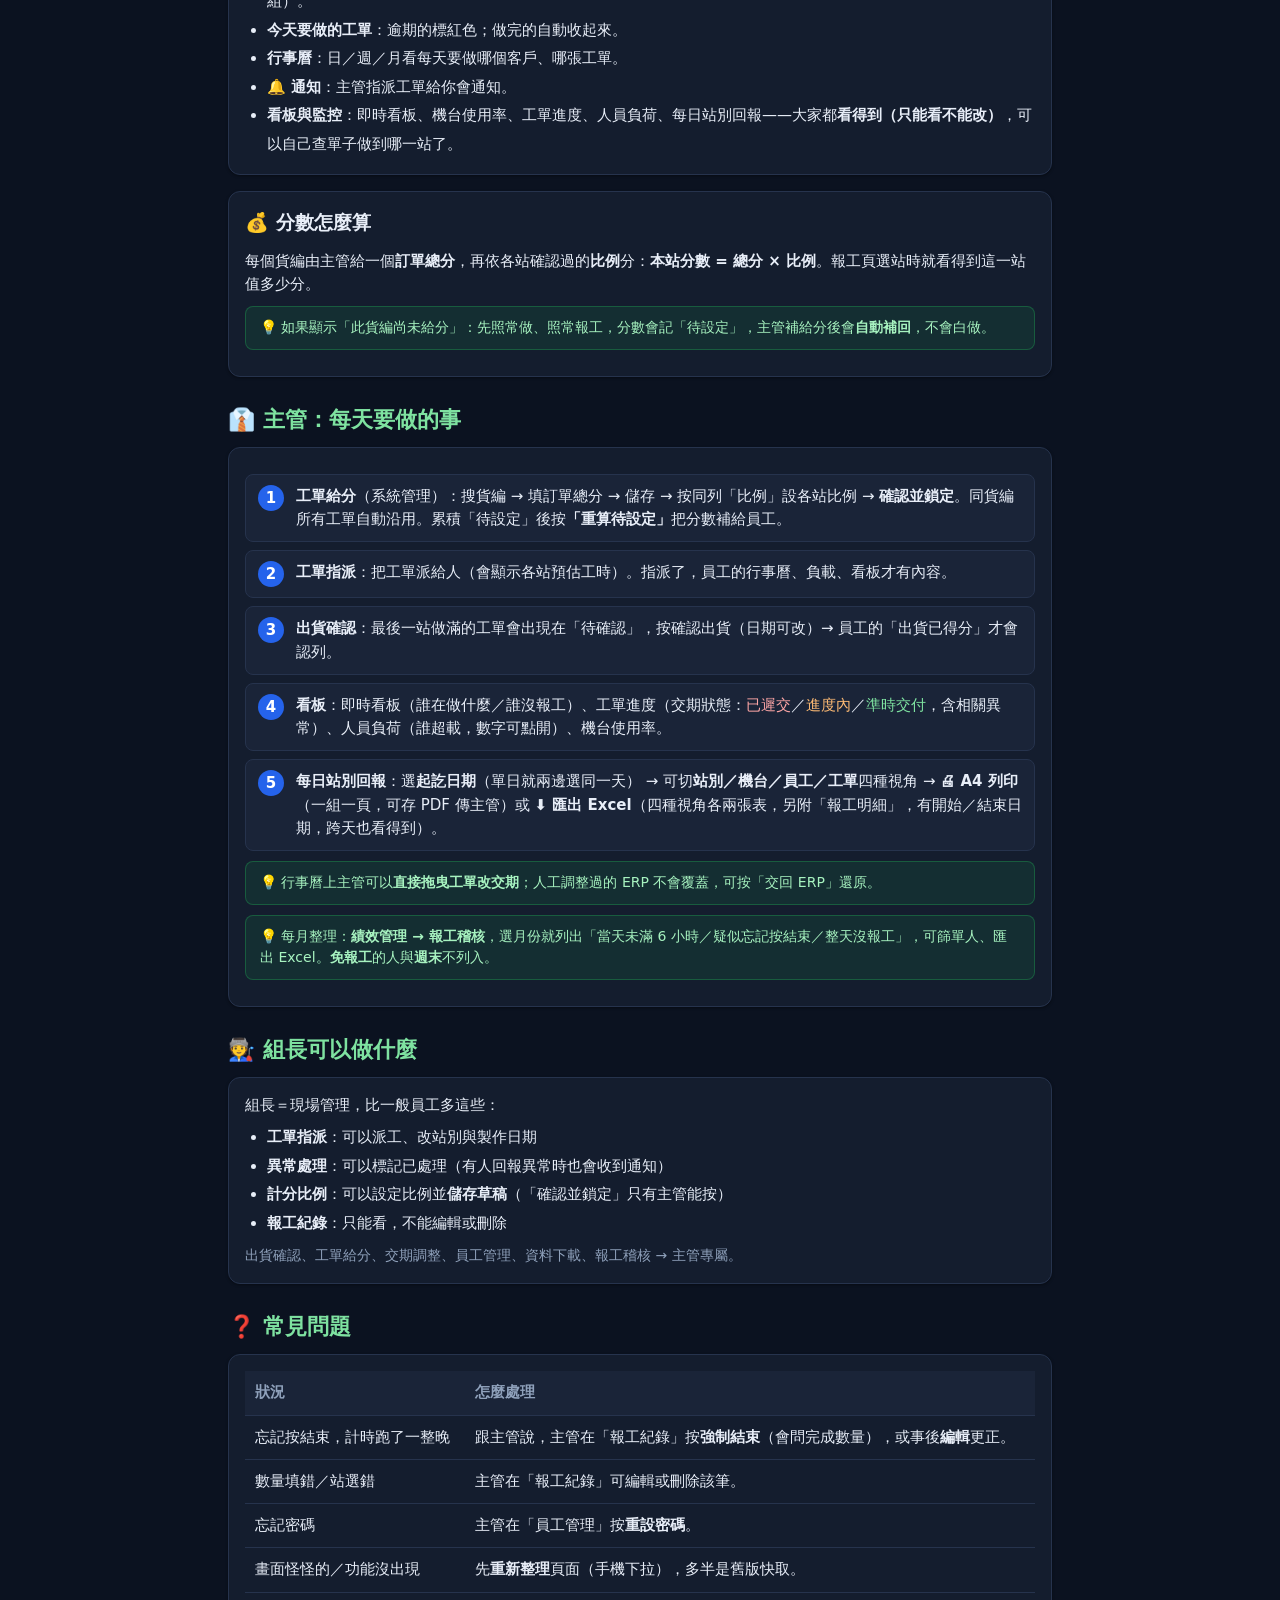
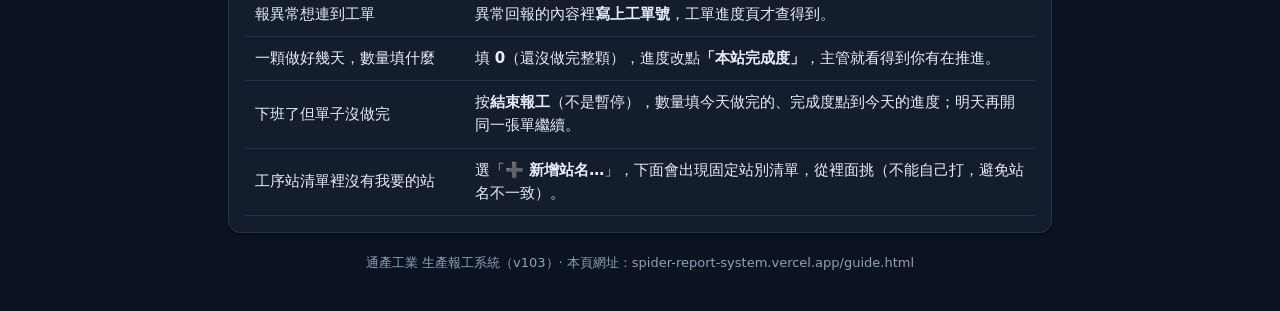
==== commit f7959487: "我的績效：每天報工時數、良率與水準線、申訴／補正入口；主管新增「申訴處理」(?v=103) Co-Authored-By: Claude Sonnet 5.5 <noreply@anthropic.c" ====
--- a/guide.html
+++ b/guide.html
@@ -135,7 +135,7 @@
     </table>
   </div>
 
-  <p class="muted" style="font-size:13px;text-align:center;margin:20px 0">通產工業 生產報工系統（v102）· 本頁網址：spider-report-system.vercel.app/guide.html</p>
+  <p class="muted" style="font-size:13px;text-align:center;margin:20px 0">通產工業 生產報工系統（v103）· 本頁網址：spider-report-system.vercel.app/guide.html</p>
 </main>
 </body>
 </html>
